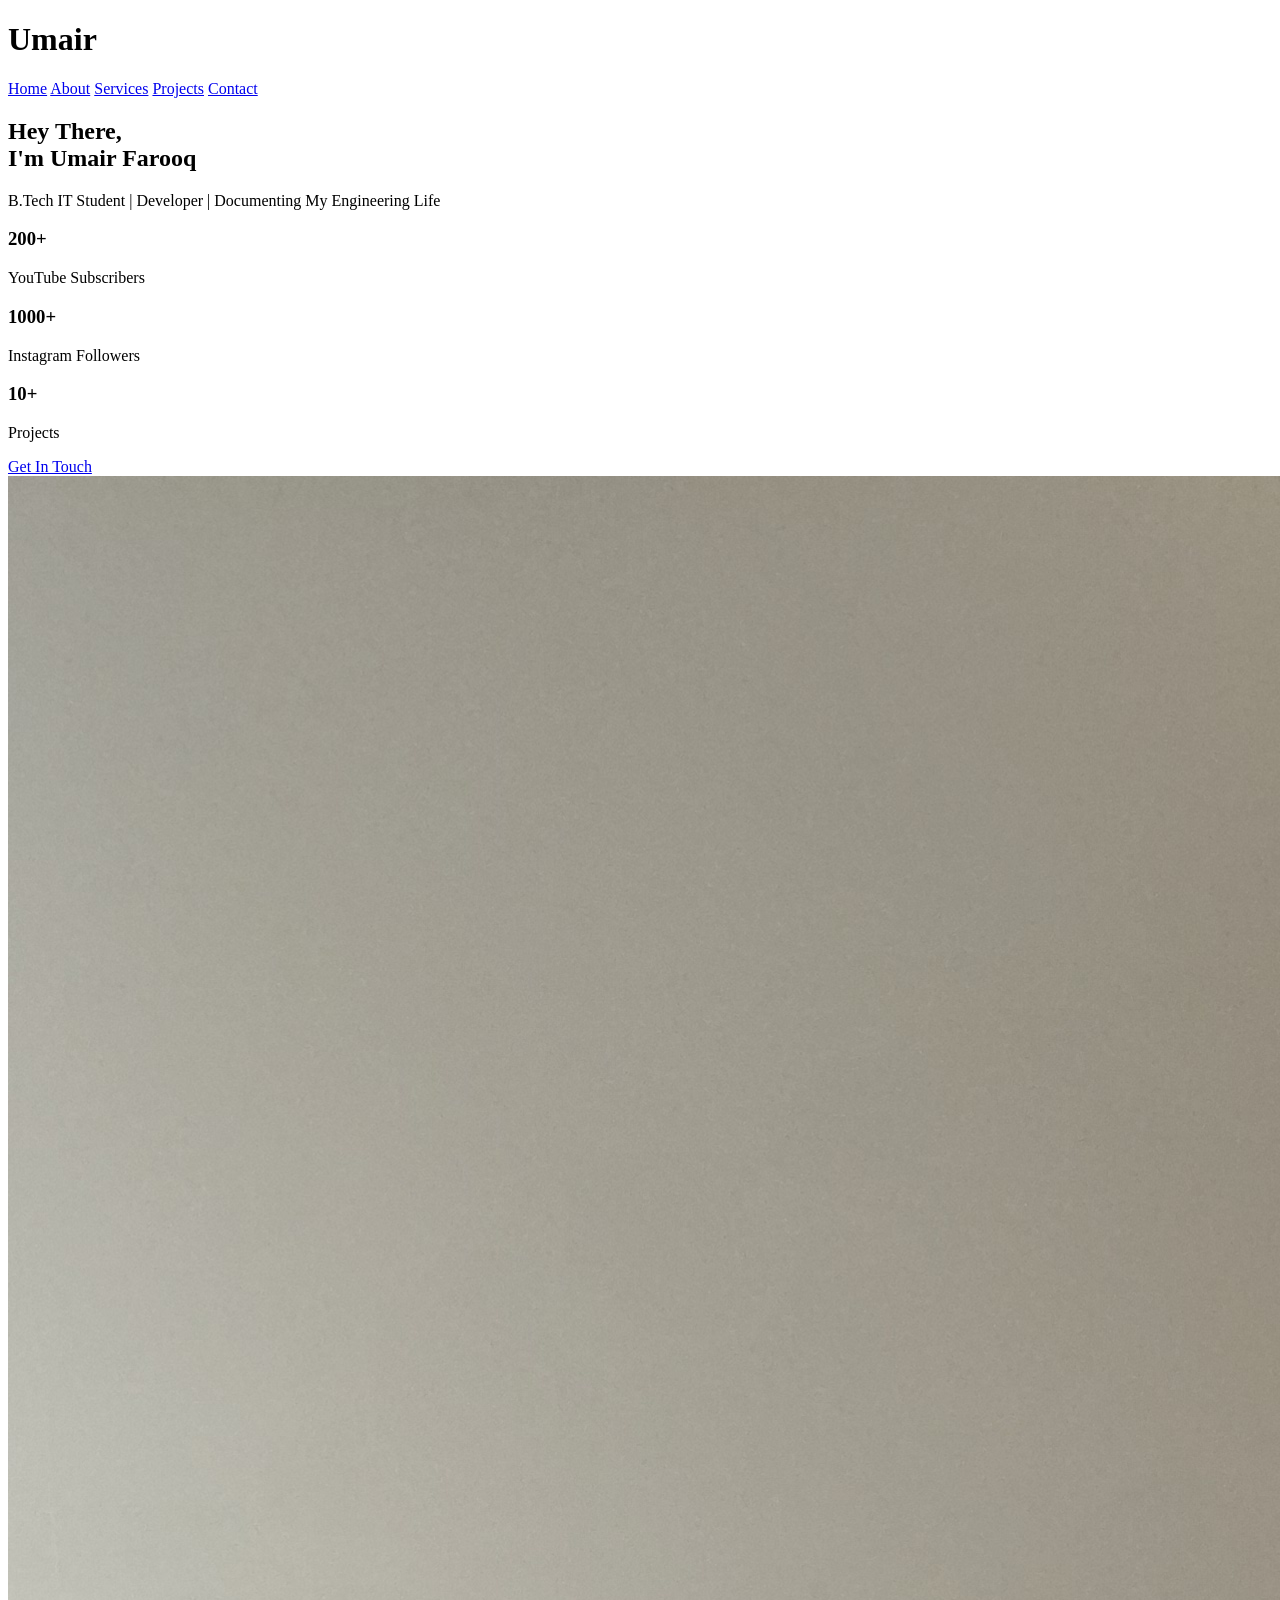
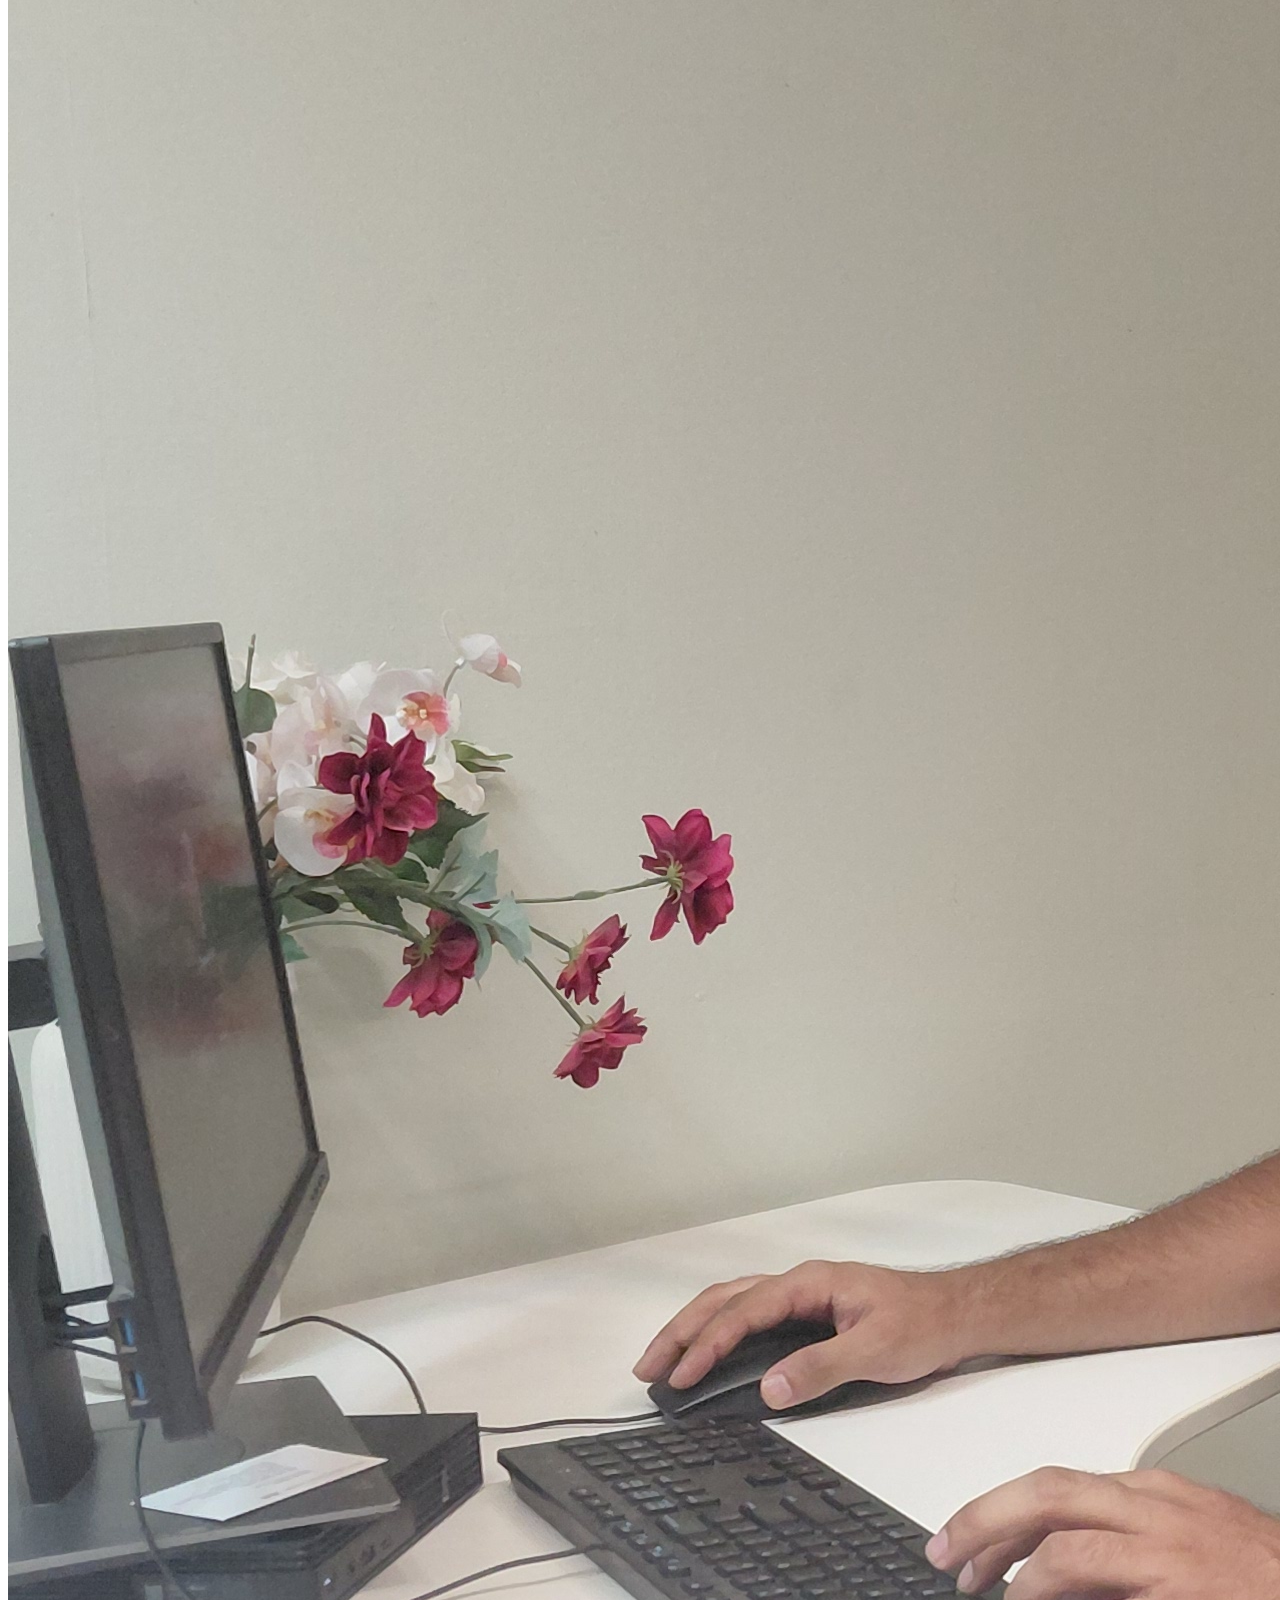
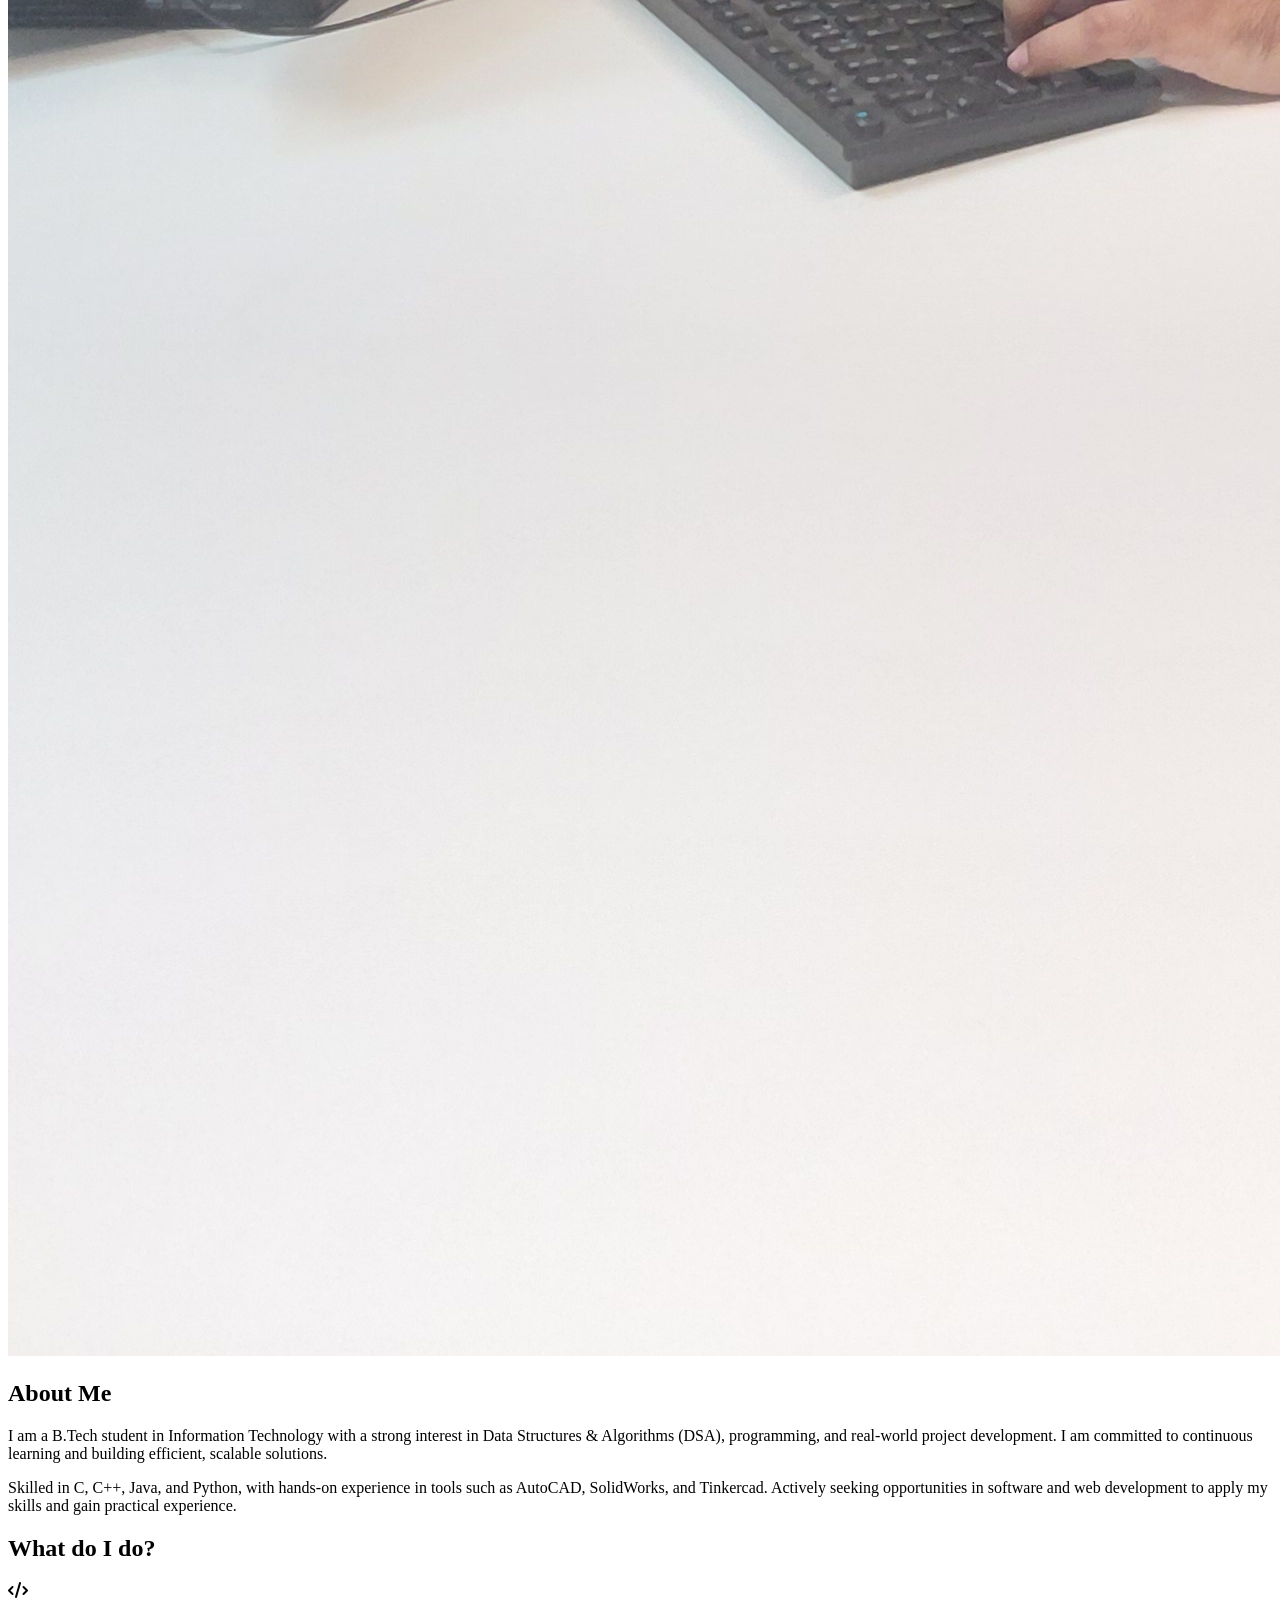
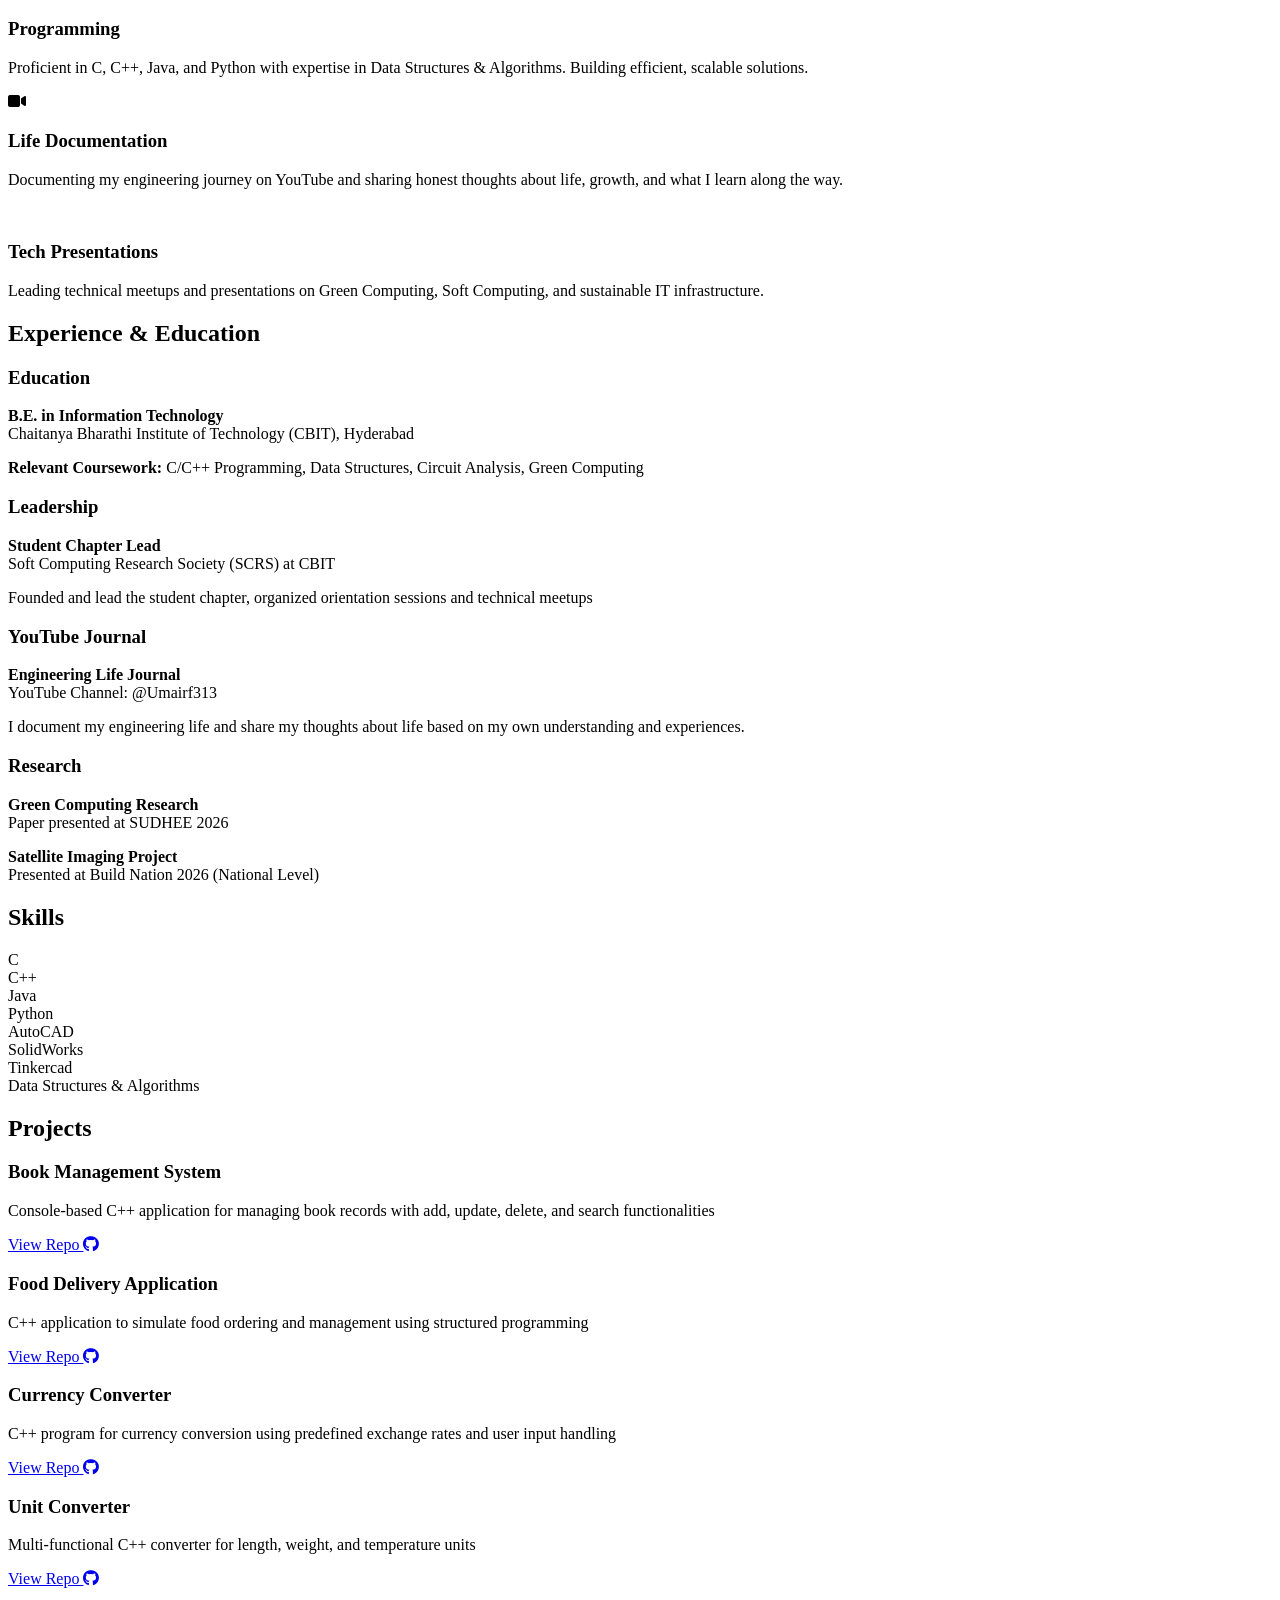
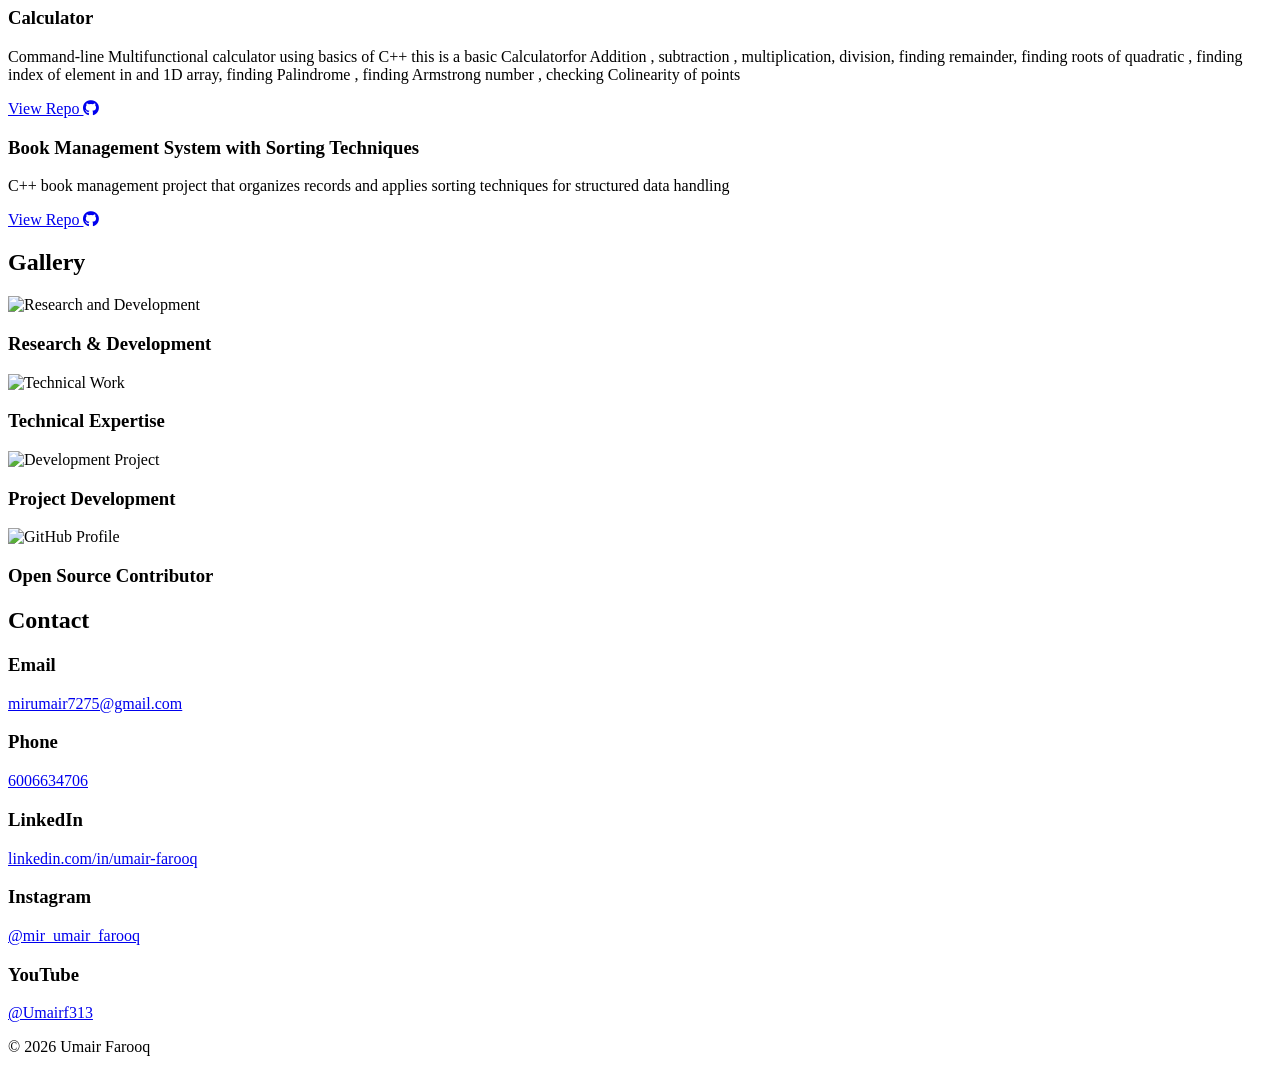
==== index.html @ 4b1043c6 "Add portrait image to portfolio" ====
<!DOCTYPE html>
<html lang="en">
<head>
  <meta charset="UTF-8">
  <meta name="viewport" content="width=device-width, initial-scale=1.0">
  <title>Umair Farooq - Developer & Engineering Life Journal</title>

  <!-- CSS -->
  <link rel="stylesheet" href="style.css">
  <!-- Font Awesome for icons -->
  <link rel="stylesheet" href="https://cdnjs.cloudflare.com/ajax/libs/font-awesome/6.4.0/css/all.min.css">
</head>
<body>
<header>
  <h1>Umair</h1>
  <nav>
    <a href="#home">Home</a>
    <a href="#about">About</a>
    <a href="#services">Services</a>
    <a href="#projects">Projects</a>
    <a href="#contact">Contact</a>
  </nav>
</header>

<section id="home" class="hero">
  <div class="hero-content">
    <div class="hero-text">
      <h2>Hey There,<br>I'm <span>Umair Farooq</span></h2>
      <p>B.Tech IT Student | Developer | Documenting My Engineering Life</p>
      <div class="hero-stats">
        <div class="stat">
          <h3>200+</h3>
          <p>YouTube Subscribers</p>
        </div>
        <div class="stat">
          <h3>1000+</h3>
          <p>Instagram Followers</p>
        </div>
        <div class="stat">
          <h3>10+</h3>
          <p>Projects</p>
        </div>
      </div>
      <a href="#contact" class="btn">Get In Touch</a>
    </div>
    <div class="hero-image">
      <img src="imga.jpeg" alt="Umair Farooq working at a computer">
    </div>
  </div>
</section>

<section id="about">
  <h2>About Me</h2>
  <p>I am a B.Tech student in Information Technology with a strong interest in Data Structures & Algorithms (DSA), programming, and real-world project development. I am committed to continuous learning and building efficient, scalable solutions.</p>
  <p>Skilled in C, C++, Java, and Python, with hands-on experience in tools such as AutoCAD, SolidWorks, and Tinkercad. Actively seeking opportunities in software and web development to apply my skills and gain practical experience.</p>
</section>

<section id="services" class="services">
  <h2>What do I do?</h2>
  <div class="services-grid">
    <div class="service-card card-1">
      <div class="service-icon">
        <i class="fas fa-code"></i>
      </div>
      <h3>Programming</h3>
      <p>Proficient in C, C++, Java, and Python with expertise in Data Structures & Algorithms. Building efficient, scalable solutions.</p>
    </div>
    <div class="service-card card-2">
      <div class="service-icon">
        <i class="fas fa-video"></i>
      </div>
      <h3>Life Documentation</h3>
      <p>Documenting my engineering journey on YouTube and sharing honest thoughts about life, growth, and what I learn along the way.</p>
    </div>
    <div class="service-card card-3">
      <div class="service-icon">
        <i class="fas fa-presentation"></i>
      </div>
      <h3>Tech Presentations</h3>
      <p>Leading technical meetups and presentations on Green Computing, Soft Computing, and sustainable IT infrastructure.</p>
    </div>
  </div>
</section>

<section id="experience">
  <h2>Experience & Education</h2>
  <div class="grid">
    <div class="card">
      <h3>Education</h3>
      <p><strong>B.E. in Information Technology</strong><br>Chaitanya Bharathi Institute of Technology (CBIT), Hyderabad</p>
      <p><strong>Relevant Coursework:</strong> C/C++ Programming, Data Structures, Circuit Analysis, Green Computing</p>
    </div>
    <div class="card">
      <h3>Leadership</h3>
      <p><strong>Student Chapter Lead</strong><br>Soft Computing Research Society (SCRS) at CBIT</p>
      <p>Founded and lead the student chapter, organized orientation sessions and technical meetups</p>
    </div>
    <div class="card">
      <h3>YouTube Journal</h3>
      <p><strong>Engineering Life Journal</strong><br>YouTube Channel: @Umairf313</p>
      <p>I document my engineering life and share my thoughts about life based on my own understanding and experiences.</p>
    </div>
    <div class="card">
      <h3>Research</h3>
      <p><strong>Green Computing Research</strong><br>Paper presented at SUDHEE 2026</p>
      <p><strong>Satellite Imaging Project</strong><br>Presented at Build Nation 2026 (National Level)</p>
    </div>
  </div>
</section>

<section id="skills">
  <h2>Skills</h2>
  <div class="grid">
    <div class="card">C</div>
    <div class="card">C++</div>
    <div class="card">Java</div>
    <div class="card">Python</div>
    <div class="card">AutoCAD</div>
    <div class="card">SolidWorks</div>
    <div class="card">Tinkercad</div>
    <div class="card">Data Structures & Algorithms</div>
  </div>
</section>

<section id="projects">
  <h2>Projects</h2>
  <div class="grid">
    <div class="card">
      <h3>Book Management System</h3>
      <p>Console-based C++ application for managing book records with add, update, delete, and search functionalities</p>
      <a href="https://github.com/Umairfarooq7893/Project-Book-Management-System.git" target="_blank" rel="noopener noreferrer">View Repo <i class="fab fa-github"></i></a>
    </div>
    <div class="card">
      <h3>Food Delivery Application</h3>
      <p>C++ application to simulate food ordering and management using structured programming</p>
      <a href="https://github.com/Umairfarooq7893/Project-Food-Delivery-App" target="_blank" rel="noopener noreferrer">View Repo <i class="fab fa-github"></i></a>
    </div>
    <div class="card">
      <h3>Currency Converter</h3>
      <p>C++ program for currency conversion using predefined exchange rates and user input handling</p>
      <a href="https://github.com/Umairfarooq7893/Project_Currency_Converter" target="_blank" rel="noopener noreferrer">View Repo <i class="fab fa-github"></i></a>
    </div>
    <div class="card">
      <h3>Unit Converter</h3>
      <p>Multi-functional C++ converter for length, weight, and temperature units</p>
      <a href="https://github.com/Umairfarooq7893/Project_Unit_Converter" target="_blank" rel="noopener noreferrer">View Repo <i class="fab fa-github"></i></a>
    </div>
    <div class="card">
      <h3>Calculator</h3>
      <p>Command-line Multifunctional calculator using basics of C++ this is a basic Calculatorfor Addition , subtraction , multiplication, division, finding remainder, finding roots of quadratic , finding index of element in and 1D array, finding Palindrome , finding Armstrong number , checking Colinearity of points </p>
      <a href="https://github.com/Umairfarooq7893/Project_Calculator" target="_blank" rel="noopener noreferrer">View Repo <i class="fab fa-github"></i></a>
    </div>
    <div class="card">
      <h3>Book Management System with Sorting Techniques</h3>
      <p>C++ book management project that organizes records and applies sorting techniques for structured data handling</p>
      <a href="https://github.com/Umairfarooq7893/Project-Book-Management-System-with-Sorting-Techniques.git" target="_blank" rel="noopener noreferrer">View Repo <i class="fab fa-github"></i></a>
    </div>
  </div>
</section>

<section id="gallery">
  <h2>Gallery</h2>
  <div class="gallery-container">
    <div class="gallery-item">
      <img src="https://media.licdn.com/dms/image/v2/D5622AQFpEDqqKpY_Mg/feedshare-shrink_480/B56ZqshFuGHQAY-/0/1763830973426?e=1778716800&v=beta&t=tbfw7Isr0fP433JcJ_ty2JxTLNOjYwGWiHD5wQ47RzE" alt="Research and Development">
      <div class="gallery-overlay">
        <div class="gallery-caption">
          <h3>Research & Development</h3>
        </div>
      </div>
    </div>
    <div class="gallery-item">
      <img src="https://media.licdn.com/dms/image/v2/D4D22AQHnKwbwc4jmFg/feedshare-shrink_1280/B4DZyk9cblIUAc-/0/1772294097208?e=1778716800&v=beta&t=btmB-Z4NUeQF2l_XAvlmgl1h1RUojI0rVw7s-6OROzE" alt="Technical Work">
      <div class="gallery-overlay">
        <div class="gallery-caption">
          <h3>Technical Expertise</h3>
        </div>
      </div>
    </div>
    <div class="gallery-item">
      <img src="https://media.licdn.com/dms/image/v2/D4D22AQHcvzn1G7cZ9Q/feedshare-shrink_1280/B4DZyk9cZDJYAc-/0/1772294096917?e=1778716800&v=beta&t=fej6FjjQNbc3K2hQCObHFZbOBUY-YmheF0q7xvhaYSs" alt="Development Project">
      <div class="gallery-overlay">
        <div class="gallery-caption">
          <h3>Project Development</h3>
        </div>
      </div>
    </div>
    <div class="gallery-item">
      <img src="https://avatars.githubusercontent.com/u/228309319?v=4" alt="GitHub Profile">
      <div class="gallery-overlay">
        <div class="gallery-caption">
          <h3>Open Source Contributor</h3>
        </div>
      </div>
    </div>
  </div>
</section>

<section id="contact">
  <h2>Contact</h2>
  <div class="grid">
    <div class="card">
      <h3>Email</h3>
      <a href="mailto:mirumair7275@gmail.com">mirumair7275@gmail.com</a>
    </div>
    <div class="card">
      <h3>Phone</h3>
      <a href="tel:+916006634706">6006634706</a>
    </div>
    <div class="card">
      <h3>LinkedIn</h3>
      <a href="https://www.linkedin.com/in/umair-farooq-5b9580380/" target="_blank">linkedin.com/in/umair-farooq</a>
    </div>
    <div class="card">
      <h3>Instagram</h3>
      <a href="https://www.instagram.com/mir_umair_farooq" target="_blank">@mir_umair_farooq</a>
    </div>
    <div class="card">
      <h3>YouTube</h3>
      <a href="https://www.youtube.com/@Umairf313" target="_blank">@Umairf313</a>
    </div>
  </div>
</section>

<footer>
  <p>© 2026 Umair Farooq</p>
</footer>

<!-- JS -->
<script src="script.js"></script>

</body>
</html>
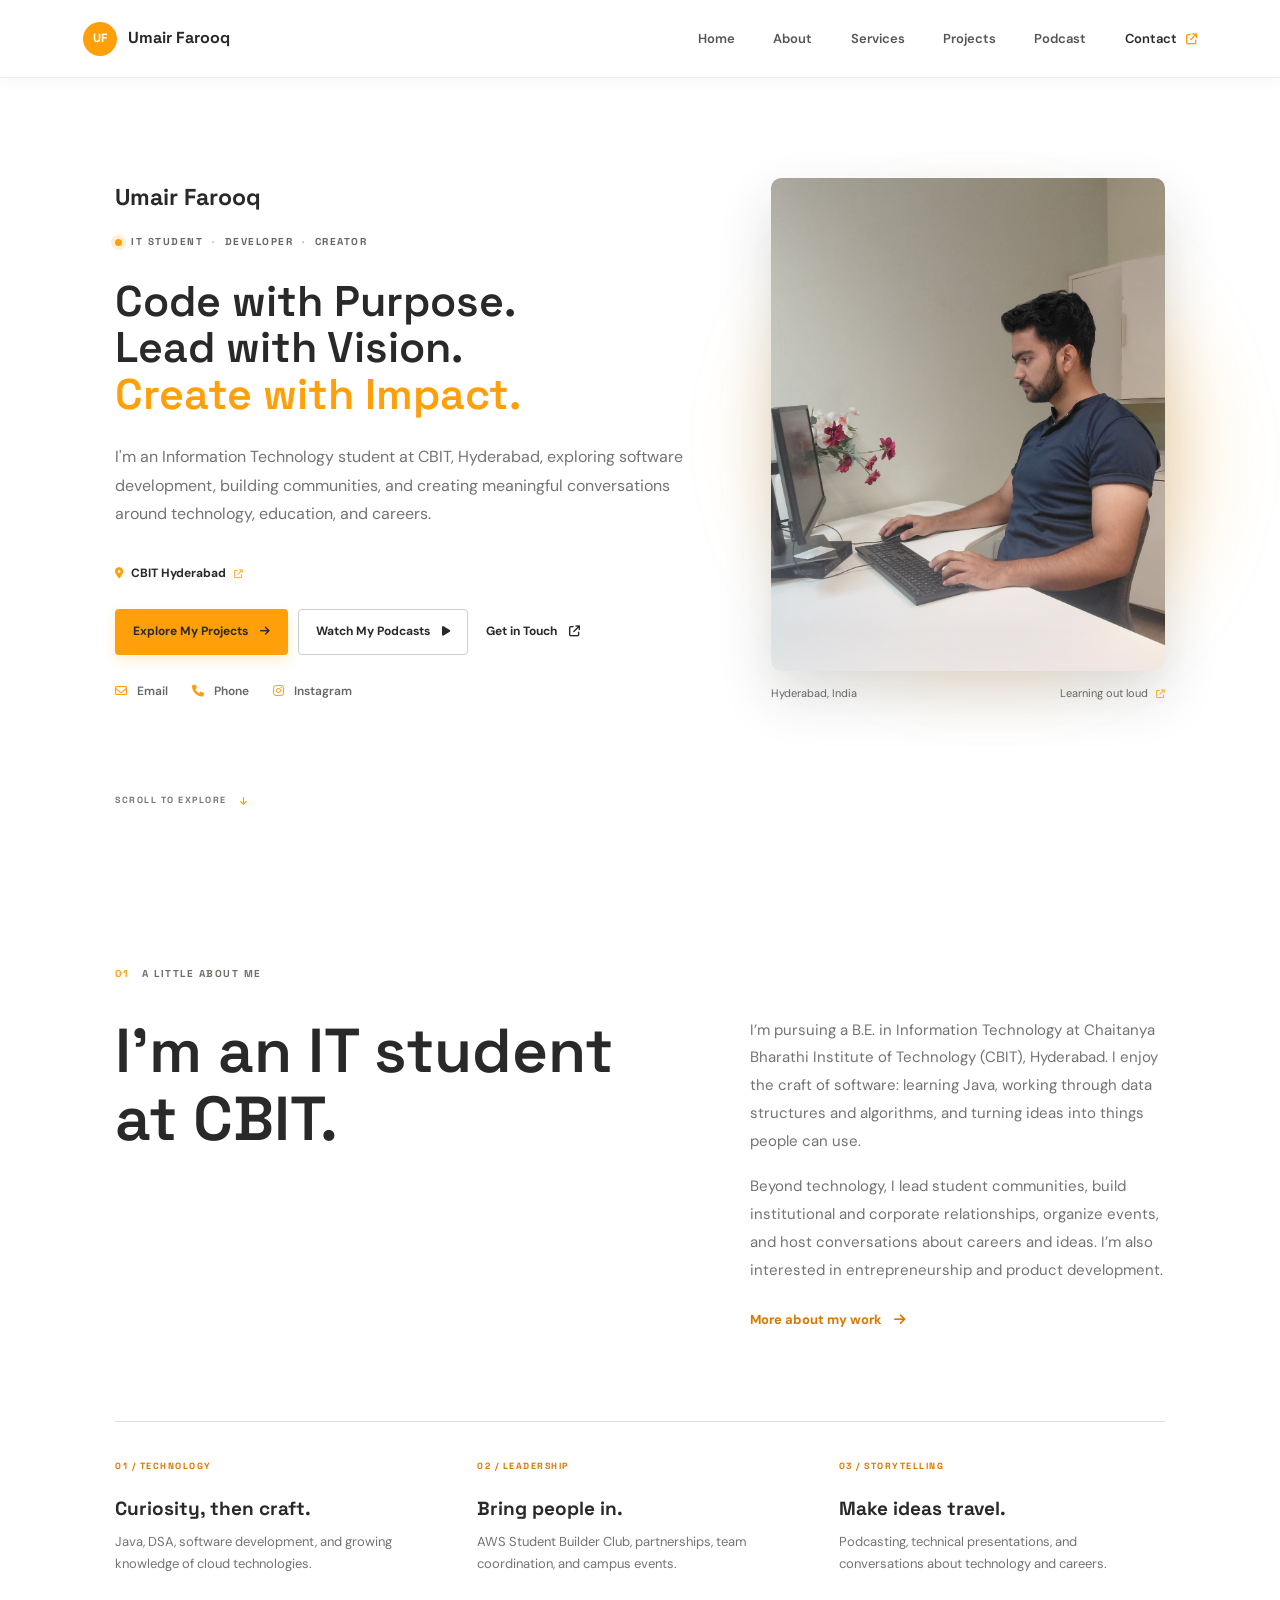
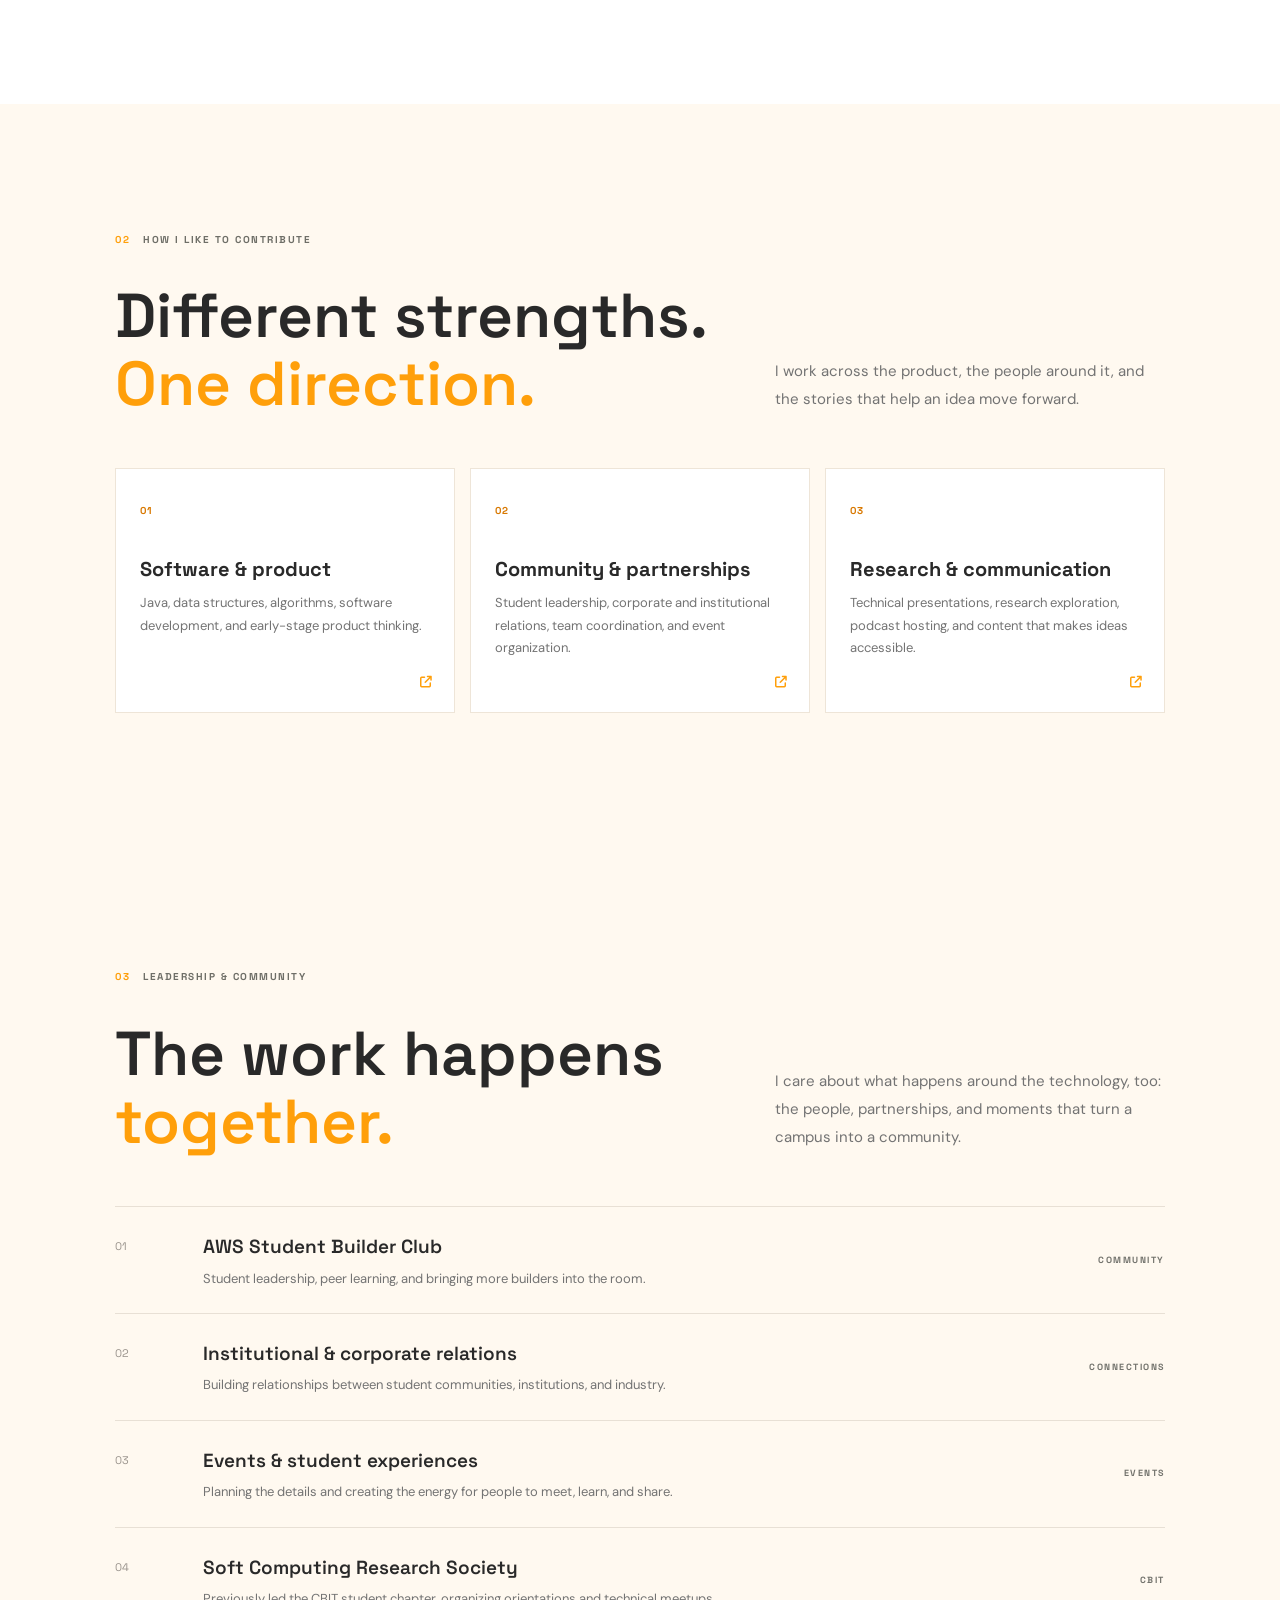
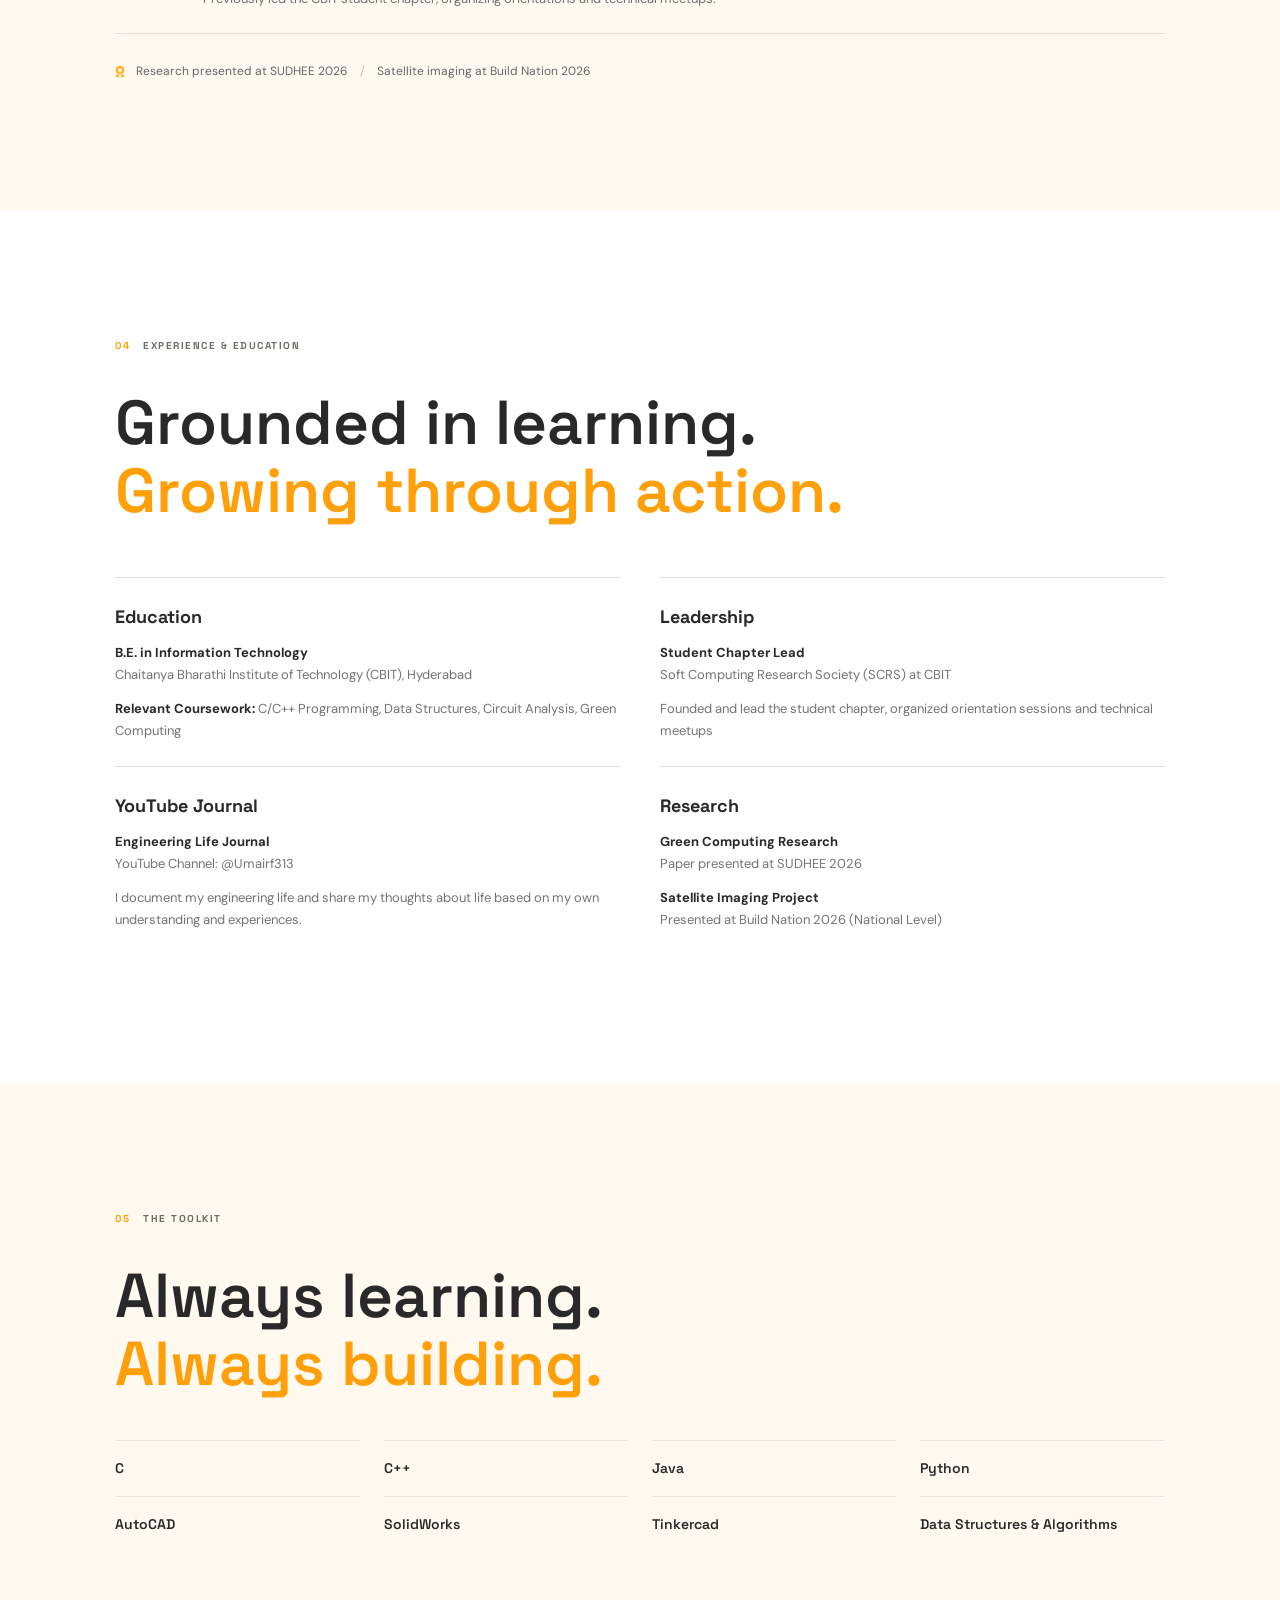
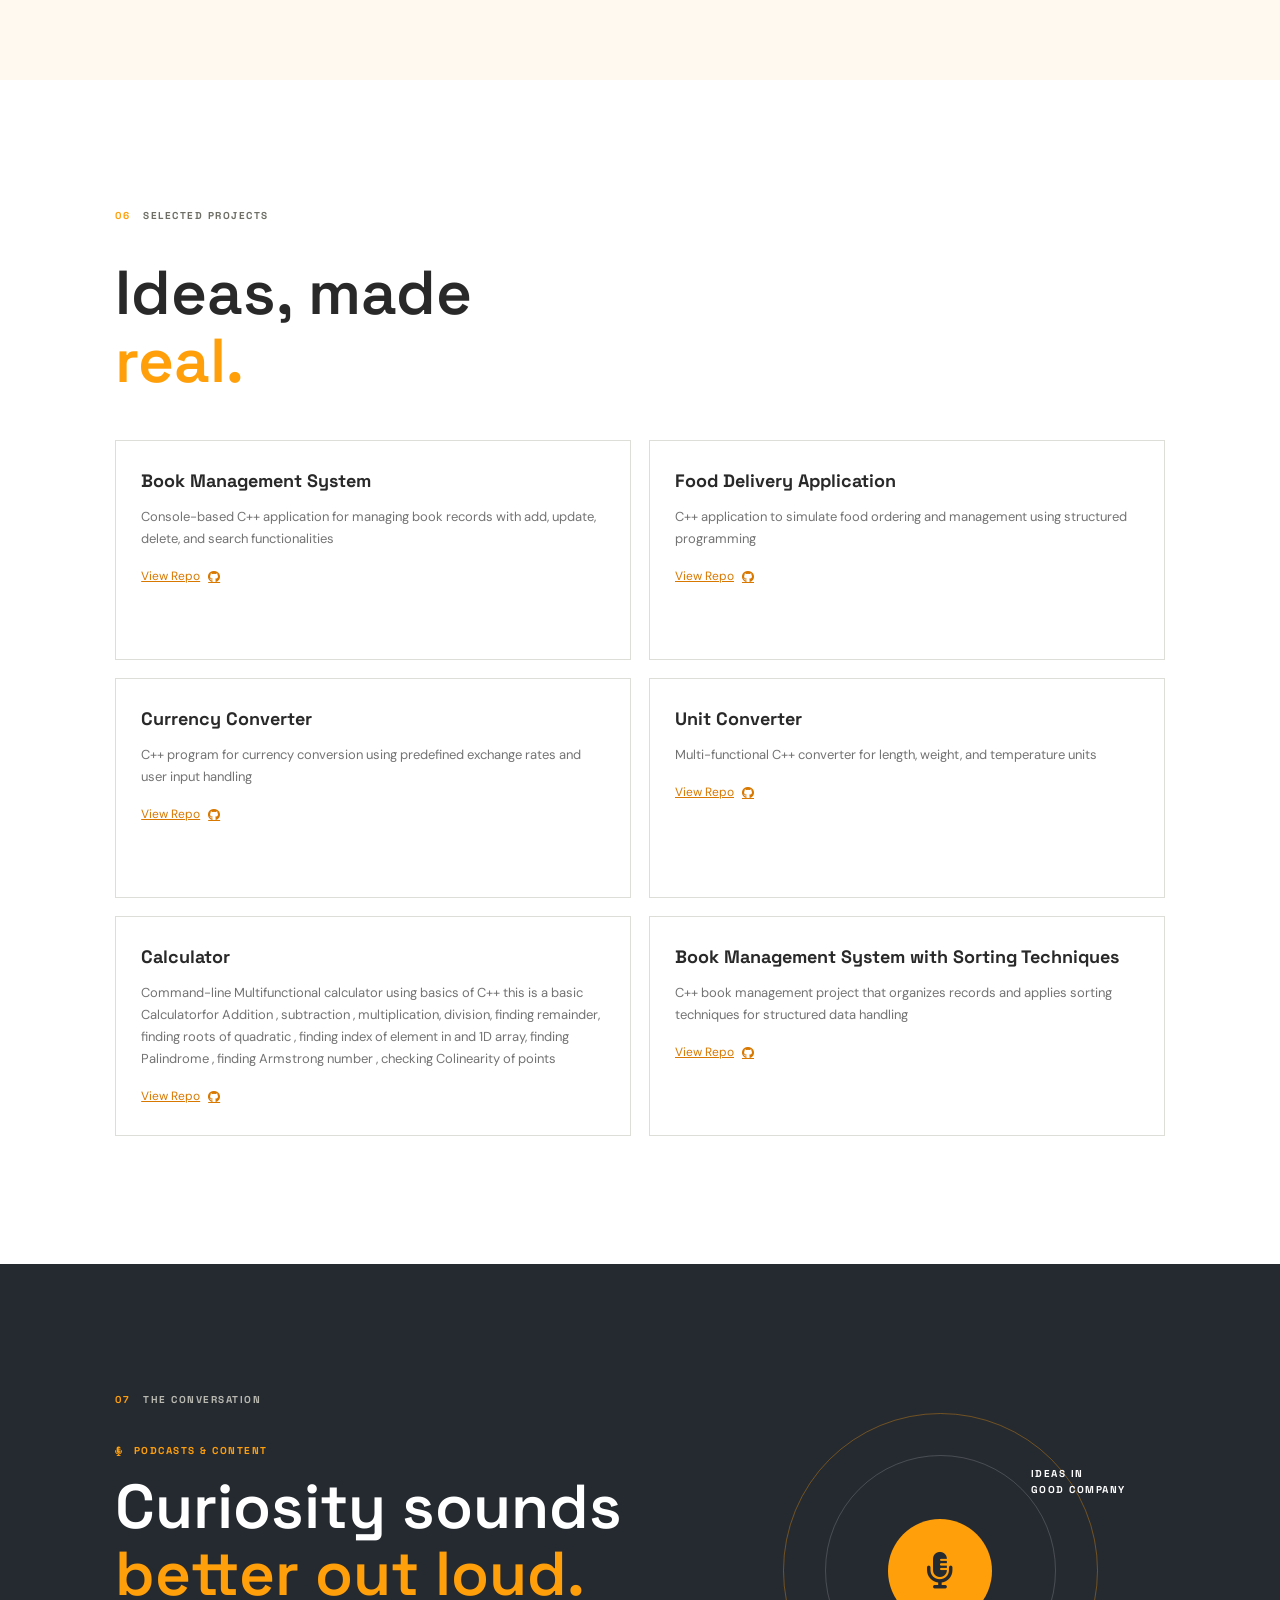
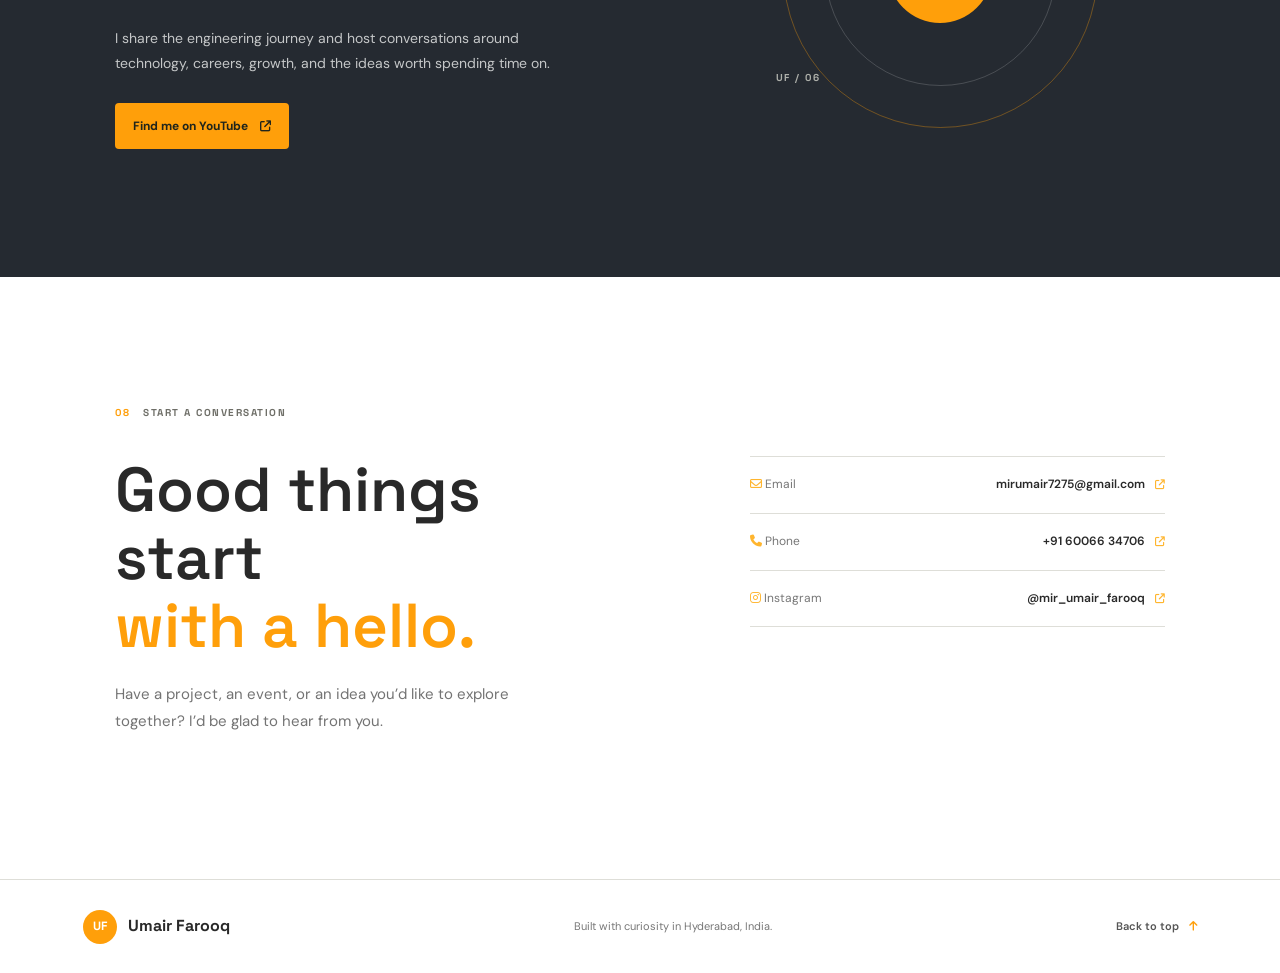
==== commit 48a46469: "Update portfolio branding and pages" ====
--- a/index.html
+++ b/index.html
@@ -3,87 +3,105 @@
 <head>
   <meta charset="UTF-8">
   <meta name="viewport" content="width=device-width, initial-scale=1.0">
-  <title>Umair Farooq - Developer & Engineering Life Journal</title>
-
-  <!-- CSS -->
+  <meta name="theme-color" content="#ffffff">
+  <meta name="description" content="Umair Farooq is an IT student at CBIT, software developer, student community leader, and podcast host in Hyderabad.">
+  <title>Umair Farooq | Code with Purpose. Lead with Vision.</title>
+  <link rel="preconnect" href="https://fonts.googleapis.com">
+  <link rel="preconnect" href="https://fonts.gstatic.com" crossorigin>
+  <link href="https://fonts.googleapis.com/css2?family=DM+Sans:wght@400;500;600;700&family=Space+Grotesk:wght@400;500;600;700&display=swap" rel="stylesheet">
   <link rel="stylesheet" href="style.css">
-  <!-- Font Awesome for icons -->
   <link rel="stylesheet" href="https://cdnjs.cloudflare.com/ajax/libs/font-awesome/6.4.0/css/all.min.css">
 </head>
 <body>
-<header>
-  <h1>Umair</h1>
-  <nav>
+<header class="site-header">
+  <a class="wordmark" href="#home" aria-label="Umair Farooq, home"><span class="wordmark-mark">UF</span><span>Umair Farooq</span></a>
+  <button class="menu-toggle" type="button" aria-label="Open navigation" aria-expanded="false" aria-controls="primary-navigation"><span></span><span></span></button>
+  <nav id="primary-navigation" class="primary-navigation" aria-label="Main navigation">
     <a href="#home">Home</a>
     <a href="#about">About</a>
     <a href="#services">Services</a>
-    <a href="#projects">Projects</a>
-    <a href="#contact">Contact</a>
+    <a href="projects.html">Projects</a>
+    <a href="podcast.html">Podcast</a>
+    <a class="nav-contact" href="contact.html">Contact <i class="fa-solid fa-arrow-up-right-from-square" aria-hidden="true"></i></a>
   </nav>
 </header>
 
 <section id="home" class="hero">
-  <div class="hero-content">
-    <div class="hero-text">
-      <h2>Hey There,<br>I'm <span>Umair Farooq</span></h2>
-      <p>B.Tech IT Student | Developer | Documenting My Engineering Life</p>
-      <div class="hero-stats">
-        <div class="stat">
-          <h3>200+</h3>
-          <p>YouTube Subscribers</p>
-        </div>
-        <div class="stat">
-          <h3>1000+</h3>
-          <p>Instagram Followers</p>
-        </div>
-        <div class="stat">
-          <h3>10+</h3>
-          <p>Projects</p>
-        </div>
-      </div>
-      <a href="#contact" class="btn">Get In Touch</a>
-    </div>
-    <div class="hero-image">
-      <img src="imga.jpeg" alt="Umair Farooq working at a computer">
-    </div>
-  </div>
+  <div class="hero-copy">
+    <p class="hero-name">Umair Farooq</p>
+    <p class="eyebrow"><span class="status-dot"></span> IT STUDENT <span>·</span> DEVELOPER <span>·</span> CREATOR</p>
+    <h1>Code with Purpose.<br>Lead with Vision.<br><span>Create with Impact.</span></h1>
+    <p class="hero-intro">I'm an Information Technology student at CBIT, Hyderabad, exploring software development, building communities, and creating meaningful conversations around technology, education, and careers.</p>
+    <a class="college-link" href="https://www.cbit.ac.in/" target="_blank" rel="noopener noreferrer"><i class="fa-solid fa-location-dot" aria-hidden="true"></i> CBIT Hyderabad <i class="fa-solid fa-arrow-up-right-from-square" aria-hidden="true"></i></a>
+    <div class="hero-actions">
+      <a class="button button-primary" href="projects.html">Explore My Projects <i class="fa-solid fa-arrow-right" aria-hidden="true"></i></a>
+      <a class="button button-secondary" href="podcast.html">Watch My Podcasts <i class="fa-solid fa-play" aria-hidden="true"></i></a>
+      <a class="button button-text" href="contact.html">Get in Touch <i class="fa-solid fa-arrow-up-right-from-square" aria-hidden="true"></i></a>
+    </div>
+    <div class="quick-contact" aria-label="Quick contact links">
+      <a href="mailto:mirumair7275@gmail.com"><i class="fa-regular fa-envelope" aria-hidden="true"></i> Email</a>
+      <a href="tel:+916006634706"><i class="fa-solid fa-phone" aria-hidden="true"></i> Phone</a>
+      <a href="https://www.instagram.com/mir_umair_farooq" target="_blank" rel="noopener noreferrer"><i class="fa-brands fa-instagram" aria-hidden="true"></i> Instagram</a>
+    </div>
+  </div>
+  <div class="hero-portrait-wrap">
+    <div class="portrait-glow" aria-hidden="true"></div>
+    <figure class="hero-portrait">
+      <img src="imga.jpeg" alt="Umair Farooq at work" fetchpriority="high">
+      <figcaption><span>Hyderabad, India</span><span>Learning out loud <i class="fa-solid fa-arrow-up-right-from-square" aria-hidden="true"></i></span></figcaption>
+    </figure>
+  </div>
+  <a class="scroll-cue" href="#about"><span>SCROLL TO EXPLORE</span><i class="fa-solid fa-arrow-down" aria-hidden="true"></i></a>
 </section>
 
 <section id="about">
-  <h2>About Me</h2>
-  <p>I am a B.Tech student in Information Technology with a strong interest in Data Structures & Algorithms (DSA), programming, and real-world project development. I am committed to continuous learning and building efficient, scalable solutions.</p>
-  <p>Skilled in C, C++, Java, and Python, with hands-on experience in tools such as AutoCAD, SolidWorks, and Tinkercad. Actively seeking opportunities in software and web development to apply my skills and gain practical experience.</p>
-</section>
-
-<section id="services" class="services">
-  <h2>What do I do?</h2>
-  <div class="services-grid">
-    <div class="service-card card-1">
-      <div class="service-icon">
-        <i class="fas fa-code"></i>
-      </div>
-      <h3>Programming</h3>
-      <p>Proficient in C, C++, Java, and Python with expertise in Data Structures & Algorithms. Building efficient, scalable solutions.</p>
-    </div>
-    <div class="service-card card-2">
-      <div class="service-icon">
-        <i class="fas fa-video"></i>
-      </div>
-      <h3>Life Documentation</h3>
-      <p>Documenting my engineering journey on YouTube and sharing honest thoughts about life, growth, and what I learn along the way.</p>
-    </div>
-    <div class="service-card card-3">
-      <div class="service-icon">
-        <i class="fas fa-presentation"></i>
-      </div>
-      <h3>Tech Presentations</h3>
-      <p>Leading technical meetups and presentations on Green Computing, Soft Computing, and sustainable IT infrastructure.</p>
-    </div>
-  </div>
+  <div class="section-kicker"><span>01</span> A LITTLE ABOUT ME</div>
+  <div class="about-layout">
+    <h2 class="section-heading">I’m an IT student at CBIT.</h2>
+    <div class="about-copy">
+      <p>I’m pursuing a B.E. in Information Technology at Chaitanya Bharathi Institute of Technology (CBIT), Hyderabad. I enjoy the craft of software: learning Java, working through data structures and algorithms, and turning ideas into things people can use.</p>
+      <p>Beyond technology, I lead student communities, build institutional and corporate relationships, organize events, and host conversations about careers and ideas. I’m also interested in entrepreneurship and product development.</p>
+      <a class="inline-link" href="#services">More about my work <i class="fa-solid fa-arrow-right" aria-hidden="true"></i></a>
+    </div>
+  </div>
+  <div class="principles-row">
+    <div><span class="principle-index">01 / TECHNOLOGY</span><h3>Curiosity, then craft.</h3><p>Java, DSA, software development, and growing knowledge of cloud technologies.</p></div>
+    <div><span class="principle-index">02 / LEADERSHIP</span><h3>Bring people in.</h3><p>AWS Student Builder Club, partnerships, team coordination, and campus events.</p></div>
+    <div><span class="principle-index">03 / STORYTELLING</span><h3>Make ideas travel.</h3><p>Podcasting, technical presentations, and conversations about technology and careers.</p></div>
+  </div>
+</section>
+
+<section id="services" class="services-section">
+  <div class="section-kicker"><span>02</span> HOW I LIKE TO CONTRIBUTE</div>
+  <div class="section-intro-row">
+    <h2 class="section-heading">Different strengths.<br><em>One direction.</em></h2>
+    <p class="section-intro">I work across the product, the people around it, and the stories that help an idea move forward.</p>
+  </div>
+  <div class="service-grid">
+    <article class="service-item"><span class="service-index">01</span><h3>Software & product</h3><p>Java, data structures, algorithms, software development, and early-stage product thinking.</p><span class="service-arrow"><i class="fa-solid fa-arrow-up-right-from-square" aria-hidden="true"></i></span></article>
+    <article class="service-item"><span class="service-index">02</span><h3>Community & partnerships</h3><p>Student leadership, corporate and institutional relations, team coordination, and event organization.</p><span class="service-arrow"><i class="fa-solid fa-arrow-up-right-from-square" aria-hidden="true"></i></span></article>
+    <article class="service-item"><span class="service-index">03</span><h3>Research & communication</h3><p>Technical presentations, research exploration, podcast hosting, and content that makes ideas accessible.</p><span class="service-arrow"><i class="fa-solid fa-arrow-up-right-from-square" aria-hidden="true"></i></span></article>
+  </div>
+</section>
+
+<section id="community" class="community-section">
+  <div class="section-kicker"><span>03</span> LEADERSHIP & COMMUNITY</div>
+  <div class="section-intro-row">
+    <h2 class="section-heading">The work happens<br><em>together.</em></h2>
+    <p class="section-intro">I care about what happens around the technology, too: the people, partnerships, and moments that turn a campus into a community.</p>
+  </div>
+  <div class="leadership-list">
+    <article class="leadership-item"><span class="leadership-number">01</span><div><h3>AWS Student Builder Club</h3><p>Student leadership, peer learning, and bringing more builders into the room.</p></div><span class="leadership-tag">COMMUNITY</span></article>
+    <article class="leadership-item"><span class="leadership-number">02</span><div><h3>Institutional & corporate relations</h3><p>Building relationships between student communities, institutions, and industry.</p></div><span class="leadership-tag">CONNECTIONS</span></article>
+    <article class="leadership-item"><span class="leadership-number">03</span><div><h3>Events & student experiences</h3><p>Planning the details and creating the energy for people to meet, learn, and share.</p></div><span class="leadership-tag">EVENTS</span></article>
+    <article class="leadership-item"><span class="leadership-number">04</span><div><h3>Soft Computing Research Society</h3><p>Previously led the CBIT student chapter, organizing orientations and technical meetups.</p></div><span class="leadership-tag">CBIT</span></article>
+  </div>
+  <div class="recognition-line"><i class="fa-solid fa-award" aria-hidden="true"></i><span>Research presented at SUDHEE 2026</span><span class="recognition-divider">/</span><span>Satellite imaging at Build Nation 2026</span></div>
 </section>
 
 <section id="experience">
-  <h2>Experience & Education</h2>
+  <div class="section-kicker"><span>04</span> EXPERIENCE & EDUCATION</div>
+  <h2 class="section-heading">Grounded in learning.<br><em>Growing through action.</em></h2>
   <div class="grid">
     <div class="card">
       <h3>Education</h3>
@@ -109,7 +127,8 @@
 </section>
 
 <section id="skills">
-  <h2>Skills</h2>
+  <div class="section-kicker"><span>05</span> THE TOOLKIT</div>
+  <h2 class="section-heading">Always learning.<br><em>Always building.</em></h2>
   <div class="grid">
     <div class="card">C</div>
     <div class="card">C++</div>
@@ -123,7 +142,8 @@
 </section>
 
 <section id="projects">
-  <h2>Projects</h2>
+  <div class="section-kicker"><span>06</span> SELECTED PROJECTS</div>
+  <h2 class="section-heading">Ideas, made<br><em>real.</em></h2>
   <div class="grid">
     <div class="card">
       <h3>Book Management System</h3>
@@ -158,72 +178,33 @@
   </div>
 </section>
 
-<section id="gallery">
-  <h2>Gallery</h2>
-  <div class="gallery-container">
-    <div class="gallery-item">
-      <img src="https://media.licdn.com/dms/image/v2/D5622AQFpEDqqKpY_Mg/feedshare-shrink_480/B56ZqshFuGHQAY-/0/1763830973426?e=1778716800&v=beta&t=tbfw7Isr0fP433JcJ_ty2JxTLNOjYwGWiHD5wQ47RzE" alt="Research and Development">
-      <div class="gallery-overlay">
-        <div class="gallery-caption">
-          <h3>Research & Development</h3>
-        </div>
-      </div>
-    </div>
-    <div class="gallery-item">
-      <img src="https://media.licdn.com/dms/image/v2/D4D22AQHnKwbwc4jmFg/feedshare-shrink_1280/B4DZyk9cblIUAc-/0/1772294097208?e=1778716800&v=beta&t=btmB-Z4NUeQF2l_XAvlmgl1h1RUojI0rVw7s-6OROzE" alt="Technical Work">
-      <div class="gallery-overlay">
-        <div class="gallery-caption">
-          <h3>Technical Expertise</h3>
-        </div>
-      </div>
-    </div>
-    <div class="gallery-item">
-      <img src="https://media.licdn.com/dms/image/v2/D4D22AQHcvzn1G7cZ9Q/feedshare-shrink_1280/B4DZyk9cZDJYAc-/0/1772294096917?e=1778716800&v=beta&t=fej6FjjQNbc3K2hQCObHFZbOBUY-YmheF0q7xvhaYSs" alt="Development Project">
-      <div class="gallery-overlay">
-        <div class="gallery-caption">
-          <h3>Project Development</h3>
-        </div>
-      </div>
-    </div>
-    <div class="gallery-item">
-      <img src="https://avatars.githubusercontent.com/u/228309319?v=4" alt="GitHub Profile">
-      <div class="gallery-overlay">
-        <div class="gallery-caption">
-          <h3>Open Source Contributor</h3>
-        </div>
-      </div>
-    </div>
-  </div>
+<section id="podcast" class="podcast-section">
+  <div class="podcast-copy">
+    <div class="section-kicker"><span>07</span> THE CONVERSATION</div>
+    <p class="podcast-label"><i class="fa-solid fa-microphone-lines" aria-hidden="true"></i> PODCASTS & CONTENT</p>
+    <h2>Curiosity sounds<br><em>better out loud.</em></h2>
+    <p>I share the engineering journey and host conversations around technology, careers, growth, and the ideas worth spending time on.</p>
+    <a class="button button-light" href="https://www.youtube.com/@Umairf313" target="_blank" rel="noopener noreferrer">Find me on YouTube <i class="fa-solid fa-arrow-up-right-from-square" aria-hidden="true"></i></a>
+  </div>
+  <div class="podcast-art" aria-hidden="true"><span class="sound-ring sound-ring-one"></span><span class="sound-ring sound-ring-two"></span><span class="podcast-mic"><i class="fa-solid fa-microphone-lines"></i></span><span class="podcast-art-note">IDEAS IN<br>GOOD COMPANY</span><span class="podcast-art-index">UF / 06</span></div>
 </section>
 
 <section id="contact">
-  <h2>Contact</h2>
-  <div class="grid">
-    <div class="card">
-      <h3>Email</h3>
-      <a href="mailto:mirumair7275@gmail.com">mirumair7275@gmail.com</a>
-    </div>
-    <div class="card">
-      <h3>Phone</h3>
-      <a href="tel:+916006634706">6006634706</a>
-    </div>
-    <div class="card">
-      <h3>LinkedIn</h3>
-      <a href="https://www.linkedin.com/in/umair-farooq-5b9580380/" target="_blank">linkedin.com/in/umair-farooq</a>
-    </div>
-    <div class="card">
-      <h3>Instagram</h3>
-      <a href="https://www.instagram.com/mir_umair_farooq" target="_blank">@mir_umair_farooq</a>
-    </div>
-    <div class="card">
-      <h3>YouTube</h3>
-      <a href="https://www.youtube.com/@Umairf313" target="_blank">@Umairf313</a>
-    </div>
-  </div>
-</section>
-
-<footer>
-  <p>© 2026 Umair Farooq</p>
+  <div class="section-kicker"><span>08</span> START A CONVERSATION</div>
+  <div class="contact-layout">
+    <div><h2 class="section-heading">Good things start<br><em>with a hello.</em></h2><p class="contact-intro">Have a project, an event, or an idea you’d like to explore together? I’d be glad to hear from you.</p></div>
+    <div class="contact-links">
+      <a href="mailto:mirumair7275@gmail.com"><span><i class="fa-regular fa-envelope" aria-hidden="true"></i> Email</span><span>mirumair7275@gmail.com <i class="fa-solid fa-arrow-up-right-from-square" aria-hidden="true"></i></span></a>
+      <a href="tel:+916006634706"><span><i class="fa-solid fa-phone" aria-hidden="true"></i> Phone</span><span>+91 60066 34706 <i class="fa-solid fa-arrow-up-right-from-square" aria-hidden="true"></i></span></a>
+      <a href="https://www.instagram.com/mir_umair_farooq" target="_blank" rel="noopener noreferrer"><span><i class="fa-brands fa-instagram" aria-hidden="true"></i> Instagram</span><span>@mir_umair_farooq <i class="fa-solid fa-arrow-up-right-from-square" aria-hidden="true"></i></span></a>
+    </div>
+  </div>
+</section>
+
+<footer class="site-footer">
+  <a class="wordmark" href="#home"><span class="wordmark-mark">UF</span><span>Umair Farooq</span></a>
+  <p>Built with curiosity in Hyderabad, India.</p>
+  <a class="back-to-top" href="#home">Back to top <i class="fa-solid fa-arrow-up" aria-hidden="true"></i></a>
 </footer>
 
 <!-- JS -->
--- a/style.css
+++ b/style.css
@@ -0,0 +1,292 @@
+:root {
+  color-scheme: light;
+  --ink: #292929;
+  --muted: #737373;
+  --paper: #ffffff;
+  --white: #fff;
+  --warm: #fff9f0;
+  --yellow: #FFB52E;
+  --orange: #FF9F0A;
+  --orange-light: #FFB52E;
+  --line: #deded8;
+  --display: "Space Grotesk", sans-serif;
+  --body: "DM Sans", sans-serif;
+}
+
+* { box-sizing: border-box; }
+html { scroll-behavior: smooth; scroll-padding-top: 86px; }
+body { margin: 0; background: var(--paper); color: var(--ink); font-family: var(--body); font-size: 16px; line-height: 1.65; -webkit-font-smoothing: antialiased; }
+body, button, a { font-family: var(--body); }
+a { color: inherit; }
+button, a { -webkit-tap-highlight-color: transparent; }
+a:focus-visible, button:focus-visible { outline: 3px solid var(--yellow); outline-offset: 4px; }
+::selection { background: var(--orange-light, #FFB52E); color: var(--ink); }
+
+.site-header { position: sticky; z-index: 20; top: 0; display: flex; min-height: 78px; align-items: center; justify-content: space-between; padding: 0 clamp(24px, 6.5vw, 104px); border-bottom: 1px solid rgba(41, 41, 41, .08); background: rgba(255, 255, 255, .97); box-shadow: 0 3px 16px rgba(41, 41, 41, .035); }
+.wordmark { display: inline-flex; align-items: center; gap: 11px; color: var(--ink); font-family: var(--display); font-size: 16px; font-weight: 700; text-decoration: none; }
+.wordmark-mark { display: grid; width: 34px; aspect-ratio: 1; place-items: center; border-radius: 50%; background: var(--orange); color: var(--white); font-size: 12px; }
+.primary-navigation { display: flex; align-items: center; gap: clamp(20px, 3vw, 44px); }
+.primary-navigation a { color: #555; font-size: 13px; font-weight: 600; text-decoration: none; transition: color .2s ease; }
+.primary-navigation a:hover { color: var(--orange); }
+.primary-navigation .nav-contact { color: var(--ink); }
+.nav-contact i { margin-left: 6px; color: var(--orange); font-size: 11px; }
+.menu-toggle { display: none; }
+
+section { padding: clamp(78px, 10vw, 136px) clamp(24px, 9vw, 144px); }
+section h2::after { content: none; }
+h1, h2, h3, p, figure { margin-top: 0; }
+.hero { position: relative; display: grid; min-height: min(760px, calc(100svh - 78px)); grid-template-columns: minmax(0, 1.2fr) minmax(300px, .8fr); align-items: center; gap: clamp(48px, 5vw, 72px); padding-top: 76px; padding-bottom: 112px; overflow: hidden; background: var(--paper); text-align: left; }
+.hero-copy { position: relative; z-index: 2; max-width: 760px; }
+.eyebrow, .section-kicker, .principle-index, .leadership-tag, .project-type, .skill-groups span, .podcast-label { font-family: var(--display); font-size: 10px; font-weight: 700; letter-spacing: 1.5px; }
+.eyebrow { display: flex; align-items: center; gap: 9px; margin-bottom: 28px; color: #666; }
+.eyebrow > span:not(.status-dot) { color: #b8b8b1; }
+.status-dot { width: 7px; height: 7px; border-radius: 50%; background: var(--orange); box-shadow: 0 0 0 4px rgba(255, 159, 10, .17); }
+.hero h1, .section-heading, .podcast-copy h2 { margin-bottom: 25px; font-family: var(--display); font-weight: 600; letter-spacing: 0; }
+.hero h1 { max-width: 770px; color: var(--ink); font-size: clamp(38px, 3.35vw, 50px); line-height: 1.08; }
+.hero-name { margin-bottom: 18px; font-family: var(--display); font-size: 23px; font-weight: 700; }
+.hero h1 span { color: var(--orange); }
+.hero-intro { max-width: 590px; margin-bottom: 30px; color: var(--muted); font-size: 16px; line-height: 1.8; }
+.college-link { display: inline-flex; align-items: center; gap: 8px; margin: -14px 0 25px; color: var(--ink); font-size: 12px; font-weight: 700; text-decoration: none; }
+.college-link i { color: var(--orange); font-size: 11px; }
+.college-link i:last-child { color: var(--yellow); font-size: 9px; }
+.hero-actions { display: flex; flex-wrap: wrap; align-items: center; gap: 10px; }
+.button { display: inline-flex; min-height: 46px; align-items: center; justify-content: center; gap: 12px; padding: 0 17px; border: 1px solid transparent; border-radius: 4px; font-size: 12px; font-weight: 700; text-decoration: none; transition: transform .2s ease, background .2s ease, border-color .2s ease, box-shadow .2s ease; }
+.button:hover { transform: translateY(-2px); }
+.button i { font-size: 11px; }
+.button-primary { background: var(--orange); color: var(--ink); box-shadow: 0 5px 14px rgba(255, 159, 10, .2); }
+.button-primary:hover { background: #ef9100; box-shadow: 0 8px 19px rgba(255, 159, 10, .28); }
+.button-secondary { border-color: #cecec8; background: transparent; color: var(--ink); }
+.button-secondary:hover { border-color: var(--orange); }
+.button-text { padding-right: 4px; padding-left: 7px; color: var(--ink); }
+.button-text:hover { color: #d87800; }
+.quick-contact { display: flex; flex-wrap: wrap; gap: 24px; margin-top: 27px; }
+.quick-contact a { color: #666; font-size: 12px; font-weight: 600; text-decoration: none; transition: color .2s ease; }
+.quick-contact a:hover { color: #d87800; }
+.quick-contact i { margin-right: 7px; color: var(--orange); font-size: 12px; }
+.hero-portrait-wrap { position: relative; width: min(100%, 440px); justify-self: center; }
+.portrait-glow { position: absolute; top: 11%; right: -7%; bottom: 8%; left: 2%; border-radius: 47% 53% 48% 52%; background: rgba(255, 159, 10, .25); filter: blur(42px); }
+.hero-portrait { position: relative; z-index: 1; margin: 0; }
+.hero-portrait img { display: block; width: 100%; aspect-ratio: 4 / 5; border-radius: 10px; object-fit: cover; object-position: center 35%; box-shadow: 0 24px 54px rgba(38, 36, 31, .16); }
+.hero-portrait figcaption { display: flex; justify-content: space-between; gap: 12px; padding-top: 13px; color: #666; font-size: 11px; }
+.hero-portrait figcaption i { margin-left: 5px; color: var(--yellow); font-size: 9px; }
+.note-star { color: var(--orange); font-size: 22px; }
+.scroll-cue { position: absolute; bottom: 30px; left: clamp(24px, 9vw, 144px); display: flex; align-items: center; gap: 13px; color: #777; font-family: var(--display); font-size: 9px; font-weight: 700; letter-spacing: 1.5px; text-decoration: none; }
+.scroll-cue i { color: var(--orange); }
+
+.section-kicker { display: flex; align-items: center; gap: 13px; margin-bottom: 34px; color: #6e6e67; }
+.section-kicker span { color: var(--orange); }
+.section-heading { margin: 0; color: var(--ink); font-size: clamp(38px, 5vw, 62px); line-height: 1.1; }
+.section-heading em, .podcast-copy h2 em { color: var(--orange); font-style: normal; }
+#about { background: var(--white); }
+.about-layout { display: grid; grid-template-columns: 1fr .8fr; align-items: start; gap: clamp(44px, 9vw, 142px); }
+.about-copy { max-width: 540px; }
+.about-copy p, .section-intro, .contact-intro { color: var(--muted); font-size: 15px; line-height: 1.85; }
+.about-copy p + p { margin-top: 18px; }
+.inline-link, .all-projects-link { display: inline-flex; align-items: center; gap: 12px; margin-top: 10px; color: #d87800; font-size: 13px; font-weight: 700; text-decoration: none; }
+.inline-link i, .all-projects-link i { transition: transform .2s ease; }
+.inline-link:hover i, .all-projects-link:hover i { transform: translateX(4px); }
+.principles-row { display: grid; grid-template-columns: repeat(3, 1fr); gap: 36px; margin-top: 88px; padding-top: 29px; border-top: 1px solid var(--line); }
+.principles-row > div { max-width: 310px; }
+.principle-index { color: #d87800; font-size: 9px; }
+.principles-row h3 { margin: 16px 0 7px; font-family: var(--display); font-size: 19px; }
+.principles-row p { margin-bottom: 0; color: var(--muted); font-size: 13px; line-height: 1.7; }
+
+#community { background: var(--warm); }
+.section-intro-row { display: flex; align-items: end; justify-content: space-between; gap: 40px; margin-bottom: 50px; }
+.section-intro { max-width: 390px; margin-bottom: 5px; }
+.leadership-list { border-top: 1px solid #e8e0d5; }
+.leadership-item { display: grid; grid-template-columns: 68px minmax(0, 1fr) auto; align-items: center; gap: 20px; padding: 24px 0; border-bottom: 1px solid #e8e0d5; }
+.leadership-number { align-self: start; padding-top: 6px; color: #99938c; font-family: var(--display); font-size: 11px; }
+.leadership-item h3 { margin: 0 0 5px; font-family: var(--display); font-size: 19px; font-weight: 600; }
+.leadership-item p { margin: 0; color: var(--muted); font-size: 13px; }
+.leadership-tag { color: #73736d; font-size: 9px; }
+.recognition-line { display: flex; flex-wrap: wrap; align-items: center; gap: 12px; margin-top: 28px; color: #666; font-size: 12px; }
+.recognition-line > i { color: var(--yellow); }
+.recognition-divider { color: #c5bcae; }
+
+.services-section { background: var(--warm); }
+.service-grid { display: grid; grid-template-columns: repeat(3, minmax(0, 1fr)); gap: 15px; }
+.service-item { position: relative; min-height: 245px; padding: 27px 24px 50px; border: 1px solid #eee5d8; background: var(--white); transition: border-color .2s ease, transform .2s ease, box-shadow .2s ease; }
+.service-item:hover { transform: translateY(-4px); border-color: rgba(255, 159, 10, .55); box-shadow: 0 12px 26px rgba(41, 41, 41, .06); }
+.service-index { color: #d87800; font-family: var(--display); font-size: 10px; font-weight: 700; letter-spacing: 1px; }
+.service-item h3 { margin: 34px 0 10px; font-family: var(--display); font-size: 20px; line-height: 1.25; }
+.service-item p { max-width: 310px; margin: 0; color: var(--muted); font-size: 13px; line-height: 1.75; }
+.service-arrow { position: absolute; right: 22px; bottom: 20px; color: var(--orange); font-size: 12px; }
+
+#experience { background: var(--white); }
+#experience > .section-heading { margin-bottom: 52px; }
+.grid { display: grid; grid-template-columns: repeat(2, minmax(0, 1fr)); gap: 0 40px; margin-top: 38px; }
+.card { padding: 24px 0; border-top: 1px solid var(--line); background: transparent; }
+.card::before { content: none; }
+.card h3 { margin: 0 0 10px; color: var(--ink); font-family: var(--display); font-size: 18px; }
+.card p { margin-bottom: 12px; color: var(--muted); font-size: 13px; line-height: 1.7; }
+.card p:last-child { margin-bottom: 0; }
+.card strong { color: var(--ink); }
+#skills { background: var(--warm); }
+#skills > .section-heading { margin-bottom: 42px; }
+#skills .grid { grid-template-columns: repeat(4, minmax(0, 1fr)); gap: 0 24px; }
+#skills .card { padding: 16px 0; border-top-color: #eee5d8; color: var(--ink); font-family: var(--display); font-size: 14px; font-weight: 600; }
+
+#projects { background: var(--paper); }
+#projects > .section-heading { margin-bottom: 45px; }
+#projects .grid { grid-template-columns: repeat(2, minmax(0, 1fr)); gap: 18px; }
+#projects .card { min-height: 220px; padding: 25px; border: 1px solid var(--line); background: var(--white); transition: transform .2s ease, box-shadow .2s ease, border-color .2s ease; }
+#projects .card:hover { transform: translateY(-3px); border-color: rgba(255, 159, 10, .55); box-shadow: 0 12px 30px rgba(41, 41, 41, .07); }
+#projects .card h3 { color: var(--ink); }
+#projects .card a { display: inline-flex; align-items: center; gap: 8px; padding: 0; border-radius: 0; background: none; color: #d87800; font-size: 12px; }
+#projects .card a:hover { background: none; color: #a95d00; }
+
+#podcast { position: relative; display: grid; grid-template-columns: 1fr .8fr; align-items: center; gap: 40px; overflow: hidden; background: #252a31; color: var(--white); }
+.podcast-copy { position: relative; z-index: 1; max-width: 580px; }
+#podcast .section-kicker { color: #b9b9b2; }
+#podcast .section-kicker span { color: var(--orange); }
+.podcast-label { display: flex; align-items: center; gap: 9px; margin-bottom: 15px; color: var(--orange); }
+.podcast-copy h2 { margin-bottom: 18px; color: var(--white); font-family: var(--display); font-size: clamp(40px, 5vw, 62px); line-height: 1.08; }
+.podcast-copy h2 em { color: var(--orange); font-style: normal; }
+.podcast-copy > p:not(.podcast-label) { max-width: 470px; margin-bottom: 27px; color: #c5c7c8; font-size: 14px; line-height: 1.8; }
+.button-light { background: var(--orange); color: #20251c; }
+.button-light:hover { background: #ffb52e; }
+.podcast-art { position: relative; display: grid; width: min(100%, 350px); aspect-ratio: 1; justify-self: center; place-items: center; }
+.sound-ring { position: absolute; border: 1px solid rgba(255, 159, 10, .35); border-radius: 50%; }
+.sound-ring-one { inset: 5%; }
+.sound-ring-two { inset: 17%; border-color: rgba(255, 255, 255, .17); }
+.podcast-mic { display: grid; width: 104px; aspect-ratio: 1; place-items: center; border-radius: 50%; background: var(--orange); color: #252a31; font-size: 37px; }
+.podcast-art-note, .podcast-art-index { position: absolute; color: #fff; font-family: var(--display); font-size: 10px; font-weight: 700; letter-spacing: 1.5px; }
+.podcast-art-note { top: 20%; right: -3%; line-height: 1.6; }
+.podcast-art-index { bottom: 17%; left: 3%; color: #aeb0aa; }
+
+#contact { background: var(--white); }
+.contact-layout { display: grid; grid-template-columns: 1fr .8fr; gap: clamp(40px, 9vw, 130px); align-items: start; }
+.contact-intro { max-width: 420px; margin-top: 20px; }
+.contact-links { border-top: 1px solid var(--line); }
+.contact-links a { display: flex; justify-content: space-between; gap: 20px; padding: 18px 0; border-bottom: 1px solid var(--line); font-size: 12px; text-decoration: none; }
+.contact-links a > span:first-child { min-width: 88px; color: #777; }
+.contact-links a > span:last-child { font-weight: 600; text-align: right; }
+.contact-links i { color: var(--yellow); }
+.contact-links a > span:last-child i { margin-left: 7px; font-size: 10px; }
+.contact-links a:hover > span:last-child { color: #c98700; }
+.site-footer { display: flex; min-height: 94px; align-items: center; justify-content: space-between; gap: 20px; padding: 18px clamp(24px, 6.5vw, 104px); border-top: 1px solid var(--line); }
+.site-footer p { margin: 0; color: #777; font-size: 11px; }
+.back-to-top { color: #555; font-size: 11px; font-weight: 600; text-decoration: none; }
+.back-to-top i { margin-left: 7px; color: var(--orange); }
+
+.interior-page { background: var(--white); }
+.interior-hero, .contact-page-hero { padding-top: clamp(76px, 10vw, 132px); padding-bottom: clamp(68px, 8vw, 108px); }
+.interior-hero .section-kicker, .contact-page-hero .section-kicker { margin-bottom: 27px; }
+.interior-hero h1, .podcast-page-copy h1, .contact-page-hero h1 { margin: 0 0 22px; font-family: var(--display); font-size: clamp(46px, 7vw, 82px); font-weight: 600; line-height: 1.04; }
+.interior-hero h1 em, .podcast-page-copy h1 em, .contact-page-hero h1 em { color: var(--orange); font-style: normal; }
+.interior-hero > p:last-child, .contact-page-hero > p:last-child { max-width: 610px; margin: 0; color: var(--muted); font-size: 16px; line-height: 1.8; }
+.project-index-section { padding-top: 70px; }
+.project-index-section .section-kicker { margin-bottom: 27px; }
+.project-list { border-top: 1px solid var(--line); }
+.project-row { display: grid; grid-template-columns: 180px minmax(0, 1fr) 42px; align-items: center; gap: 22px; padding: 24px 0; border-bottom: 1px solid var(--line); }
+.project-type { color: #797971; font-size: 9px; }
+.project-details h2 { margin: 0 0 4px; color: var(--ink); font-family: var(--display); font-size: 19px; font-weight: 600; }
+.project-details p { margin: 0; color: var(--muted); font-size: 13px; }
+.project-row > a { display: grid; width: 38px; aspect-ratio: 1; place-items: center; border: 1px solid #d6d6cf; border-radius: 50%; color: #d87800; text-decoration: none; transition: color .2s ease, background .2s ease, border-color .2s ease, transform .2s ease; }
+.project-row > a:hover { transform: translate(2px, -2px); border-color: var(--orange); background: var(--orange); color: var(--ink); }
+.project-index-section .all-projects-link { margin-top: 25px; }
+
+.podcast-page-hero { display: grid; grid-template-columns: minmax(0, 1.1fr) minmax(300px, .75fr); align-items: center; gap: clamp(50px, 10vw, 150px); padding: clamp(76px, 9vw, 120px) clamp(24px, 9vw, 144px); overflow: hidden; background: var(--white); }
+.podcast-page-copy { max-width: 670px; }
+.podcast-page-copy .podcast-label { margin-bottom: 19px; color: #d87800; }
+.podcast-page-copy > p:not(.section-kicker):not(.podcast-label) { max-width: 570px; margin-bottom: 28px; color: var(--muted); font-size: 15px; line-height: 1.85; }
+.podcast-page-photo { position: relative; width: min(100%, 400px); justify-self: center; margin: 0; }
+.podcast-page-photo img { position: relative; z-index: 1; display: block; width: 100%; aspect-ratio: 4 / 5; border-radius: 10px; object-fit: cover; object-position: center 35%; box-shadow: 0 20px 50px rgba(41, 41, 41, .15); }
+.podcast-page-photo figcaption { position: relative; z-index: 1; padding-top: 12px; color: var(--muted); font-size: 11px; }
+.conversation-section { background: var(--warm); }
+.conversation-list { border-top: 1px solid #eee5d8; }
+.conversation-list article { display: grid; grid-template-columns: 68px minmax(0, 1fr); gap: 20px; padding: 24px 0; border-bottom: 1px solid #eee5d8; }
+.conversation-list article > span { padding-top: 4px; color: #d87800; font-family: var(--display); font-size: 10px; font-weight: 700; }
+.conversation-list h2 { margin: 0 0 5px; font-family: var(--display); font-size: 20px; }
+.conversation-list p { margin: 0; color: var(--muted); font-size: 13px; }
+.podcast-cta { padding: 84px clamp(24px, 9vw, 144px); background: #252a31; color: var(--white); }
+.podcast-cta .eyebrow { margin-bottom: 18px; color: var(--orange); }
+.podcast-cta h2 { margin-bottom: 26px; font-family: var(--display); font-size: clamp(36px, 5vw, 56px); line-height: 1.12; }
+
+.contact-page-hero { padding-bottom: 60px; }
+.contact-page-links { padding: 0 clamp(24px, 9vw, 144px) 45px; }
+.contact-page-links > a { display: grid; grid-template-columns: 170px minmax(0, 1fr) 30px; align-items: center; gap: 20px; padding: 24px 0; border-top: 1px solid var(--line); text-decoration: none; transition: color .2s ease, padding .2s ease; }
+.contact-page-links > a:last-child { border-bottom: 1px solid var(--line); }
+.contact-method { color: #6d6d67; font-family: var(--display); font-size: 10px; font-weight: 700; letter-spacing: 1.3px; }
+.contact-method i { width: 18px; color: var(--orange); }
+.contact-detail { font-size: clamp(15px, 2vw, 20px); font-weight: 600; }
+.contact-page-links > a > i { color: var(--yellow); font-size: 12px; text-align: right; }
+.contact-page-links > a:hover { padding-right: 8px; padding-left: 8px; color: #d87800; }
+.contact-note { display: flex; align-items: center; gap: 15px; padding: 30px clamp(24px, 9vw, 144px) 90px; }
+.contact-note .note-star { font-size: 27px; }
+.contact-note p { margin: 0; color: var(--muted); font-size: 12px; line-height: 1.6; }
+.contact-note strong { color: var(--ink); }
+
+@media (max-width: 1100px) {
+  .hero { grid-template-columns: minmax(0, 2fr) minmax(250px, 1fr); gap: 32px; }
+  .hero h1 { font-size: clamp(34px, 3.9vw, 44px); }
+}
+
+@media (max-width: 900px) {
+  html { scroll-padding-top: 70px; }
+  .site-header { min-height: 68px; padding-right: 22px; padding-left: 22px; }
+  .menu-toggle { display: flex; width: 42px; height: 42px; flex-direction: column; align-items: center; justify-content: center; gap: 6px; border: 1px solid var(--line); border-radius: 50%; background: transparent; cursor: pointer; }
+  .menu-toggle span { width: 16px; height: 1.5px; background: var(--ink); transition: transform .2s ease; }
+  .menu-toggle[aria-expanded="true"] span:first-child { transform: translateY(3.75px) rotate(45deg); }
+  .menu-toggle[aria-expanded="true"] span:last-child { transform: translateY(-3.75px) rotate(-45deg); }
+  .primary-navigation { position: absolute; top: 67px; right: 0; left: 0; display: none; align-items: stretch; gap: 0; padding: 8px 22px 18px; border-bottom: 1px solid var(--line); background: var(--paper); }
+  .primary-navigation.is-open { display: flex; flex-direction: column; }
+  .primary-navigation a { padding: 12px 0; border-bottom: 1px solid rgba(41, 41, 41, .08); }
+  .primary-navigation .nav-contact { border-bottom: 0; }
+  section { padding-right: 24px; padding-left: 24px; }
+  .hero { min-height: auto; grid-template-columns: 1fr; gap: 38px; padding-top: 58px; padding-bottom: 84px; }
+  .hero-copy { order: 1; }
+  .hero-portrait-wrap { order: 2; width: min(82%, 400px); }
+  .hero h1 { font-size: clamp(39px, 9.3vw, 62px); }
+  .hero-intro { font-size: 15px; }
+  .service-grid { grid-template-columns: repeat(2, minmax(0, 1fr)); }
+  .podcast-page-hero { grid-template-columns: minmax(0, 1fr) minmax(250px, .8fr); gap: 35px; }
+  .scroll-cue { bottom: 24px; left: 24px; }
+  .about-layout, .contact-layout, #podcast { grid-template-columns: 1fr; gap: 36px; }
+  .about-layout { gap: 28px; }
+  .service-grid { grid-template-columns: 1fr; }
+  .service-item { min-height: 210px; }
+  .podcast-page-hero { grid-template-columns: 1fr; gap: 38px; }
+  .podcast-page-photo { width: min(82%, 400px); }
+  .contact-page-links > a { grid-template-columns: 120px minmax(0, 1fr) 20px; gap: 12px; }
+  .project-row { grid-template-columns: minmax(0, 1fr) 38px; gap: 10px 16px; }
+  .project-type { grid-column: 1; grid-row: 1; }
+  .project-details { grid-column: 1; grid-row: 2; }
+  .project-row > a { grid-column: 2; grid-row: 1 / span 2; }
+  .principles-row { grid-template-columns: 1fr; gap: 23px; margin-top: 54px; }
+  .principles-row > div { max-width: none; }
+  .section-intro-row { align-items: start; flex-direction: column; gap: 18px; margin-bottom: 34px; }
+  .section-intro { max-width: 520px; margin: 0; }
+  .leadership-item { grid-template-columns: 32px minmax(0, 1fr); gap: 12px; padding: 20px 0; }
+  .leadership-tag { grid-column: 2; }
+  .leadership-item h3 { font-size: 17px; }
+  .grid { grid-template-columns: 1fr; }
+  #skills .grid, #projects .grid { grid-template-columns: 1fr; }
+  #projects .card { min-height: auto; }
+  .podcast-art { width: min(76%, 300px); }
+  .contact-links a { font-size: 11px; }
+  .site-footer { flex-wrap: wrap; padding-right: 24px; padding-left: 24px; }
+}
+
+@media (max-width: 420px) {
+  .hero h1 { font-size: 38px; }
+  .eyebrow { gap: 6px; font-size: 8px; letter-spacing: 1px; }
+  .hero-actions { align-items: stretch; flex-direction: column; }
+  .hero-actions .button { justify-content: space-between; }
+  .hero-actions .button-text { justify-content: flex-start; }
+  .quick-contact { gap: 15px; }
+  .quick-contact a { font-size: 11px; }
+  .contact-page-links > a { grid-template-columns: 1fr 20px; }
+  .contact-method { grid-column: 1; }
+  .contact-detail { grid-column: 1; }
+  .contact-page-links > a > i { grid-column: 2; grid-row: 1 / span 2; }
+  .conversation-list article { grid-template-columns: 36px minmax(0, 1fr); gap: 12px; }
+  .contact-links a { align-items: flex-start; flex-direction: column; gap: 5px; }
+  .contact-links a > span:last-child { text-align: left; }
+  .site-footer { align-items: flex-start; flex-direction: column; }
+}
+
+@media (prefers-reduced-motion: reduce) {
+  *, *::before, *::after { scroll-behavior: auto !important; transition-duration: .01ms !important; animation-duration: .01ms !important; animation-iteration-count: 1 !important; }
+}
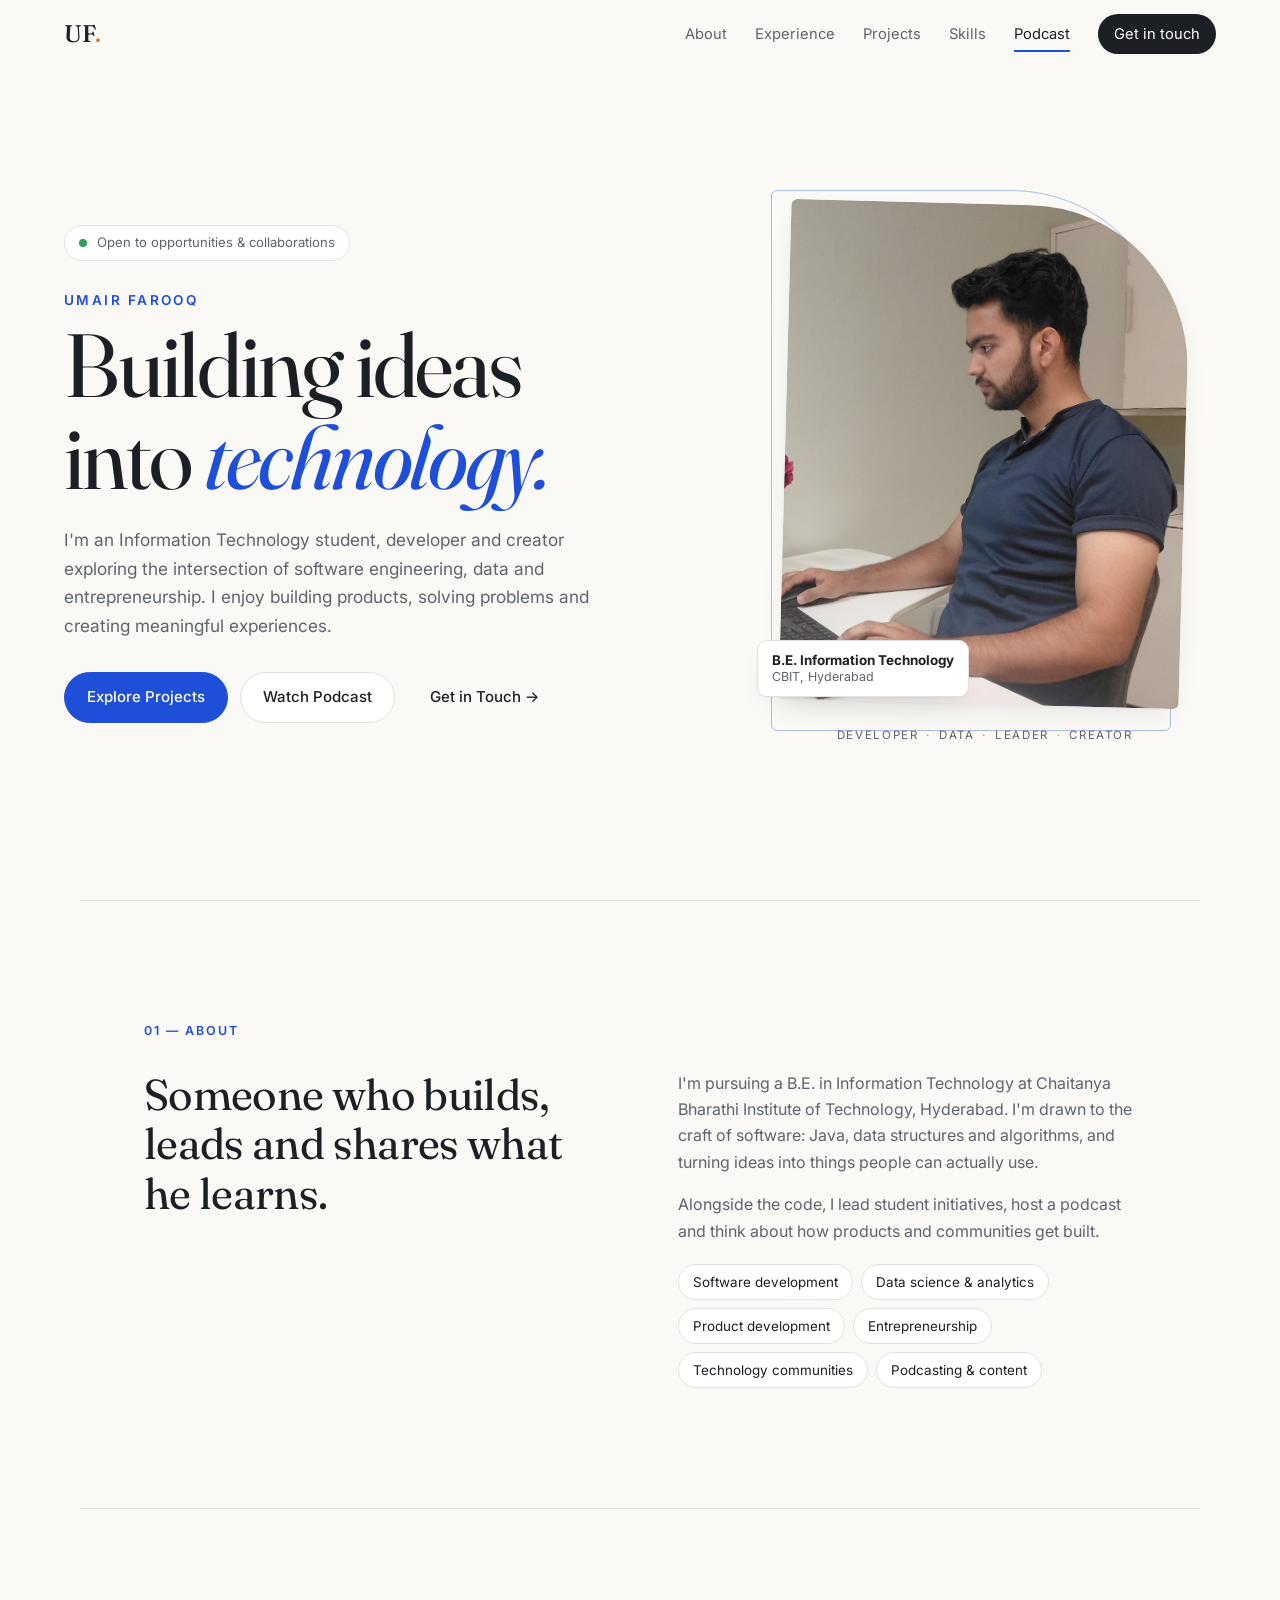
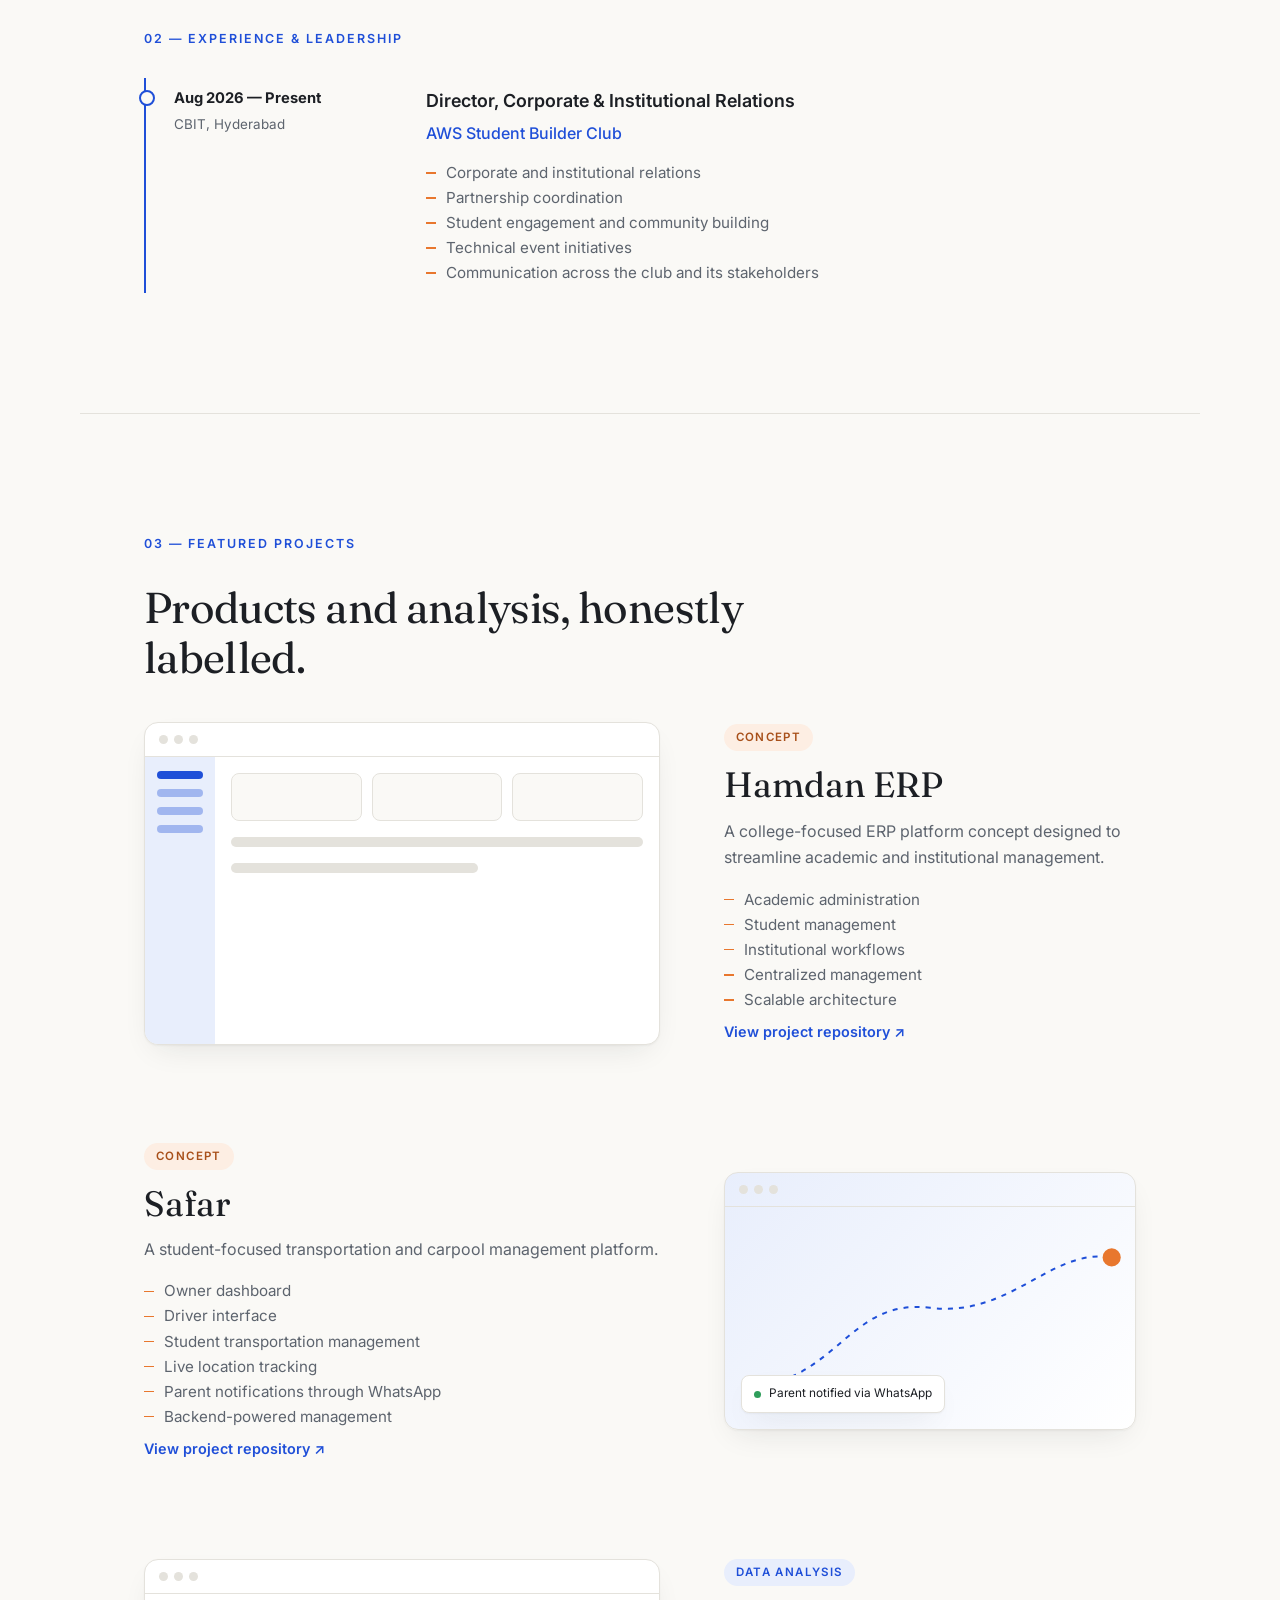
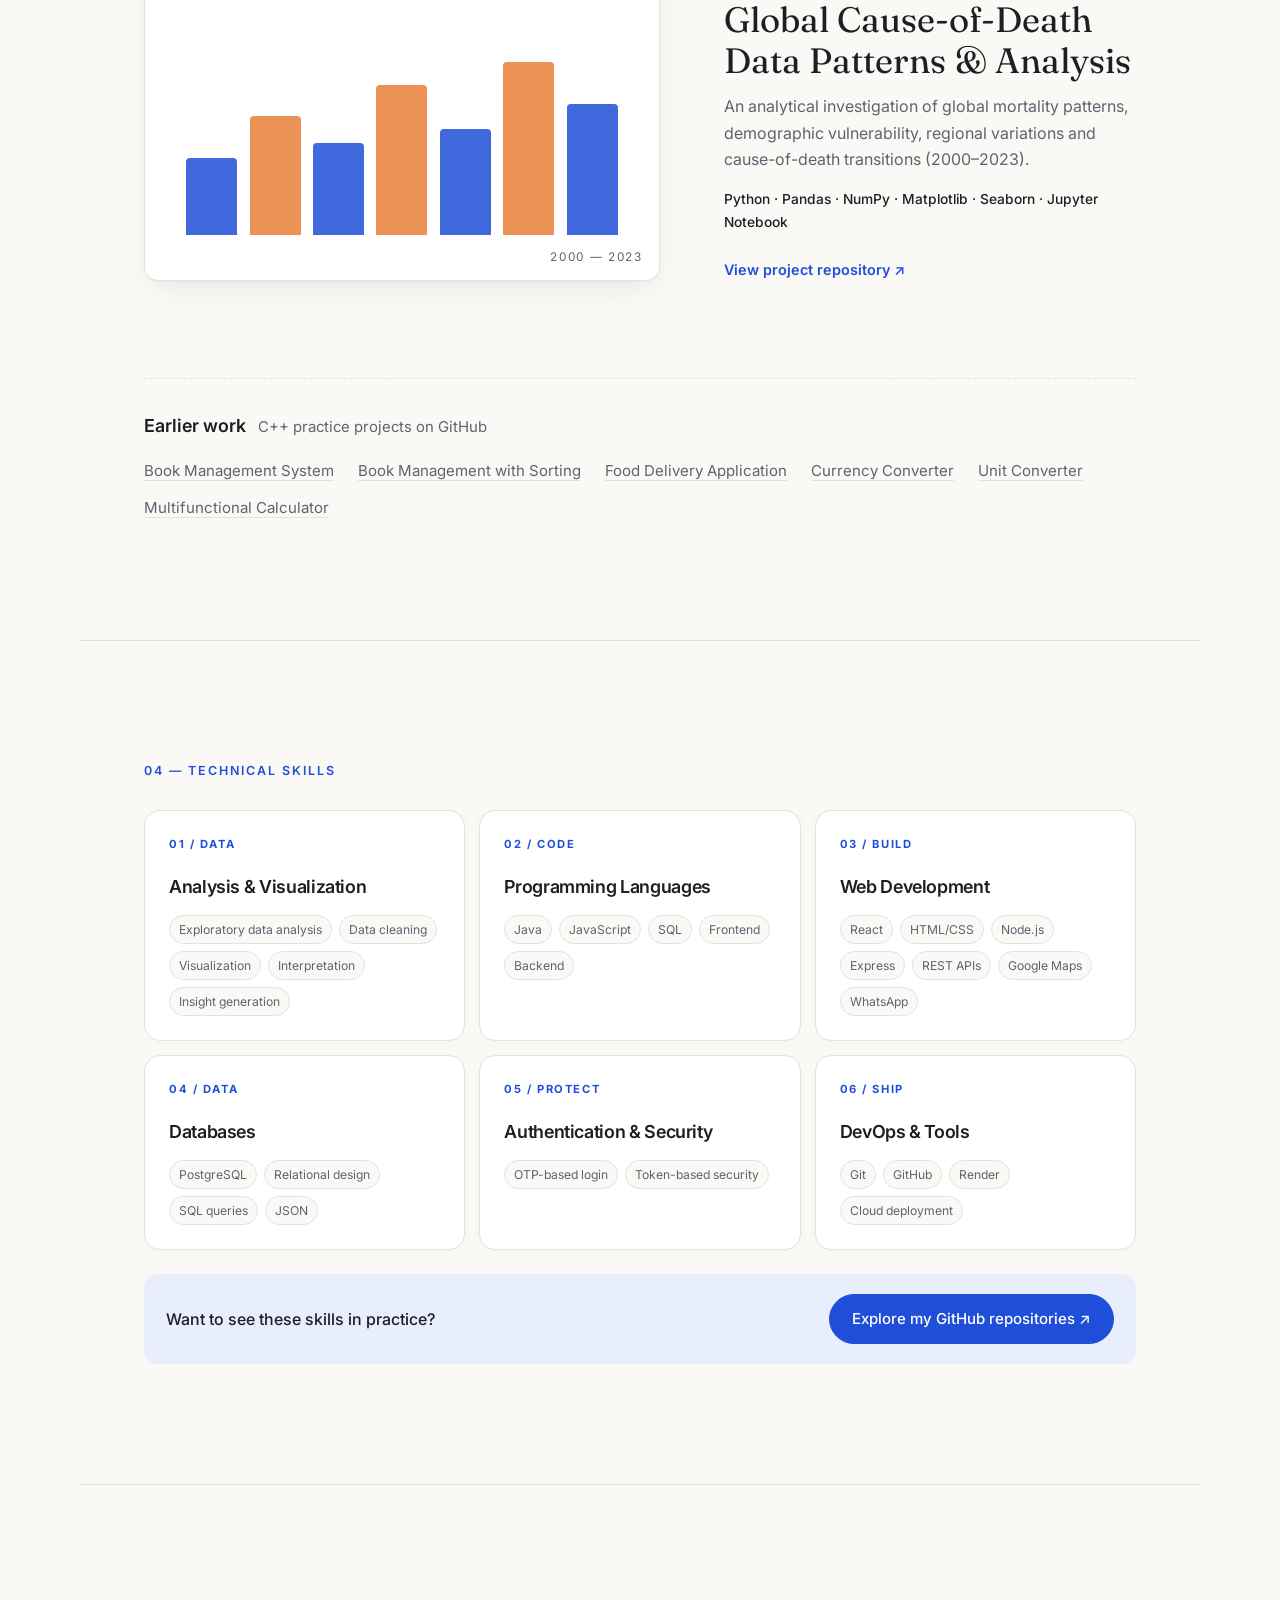
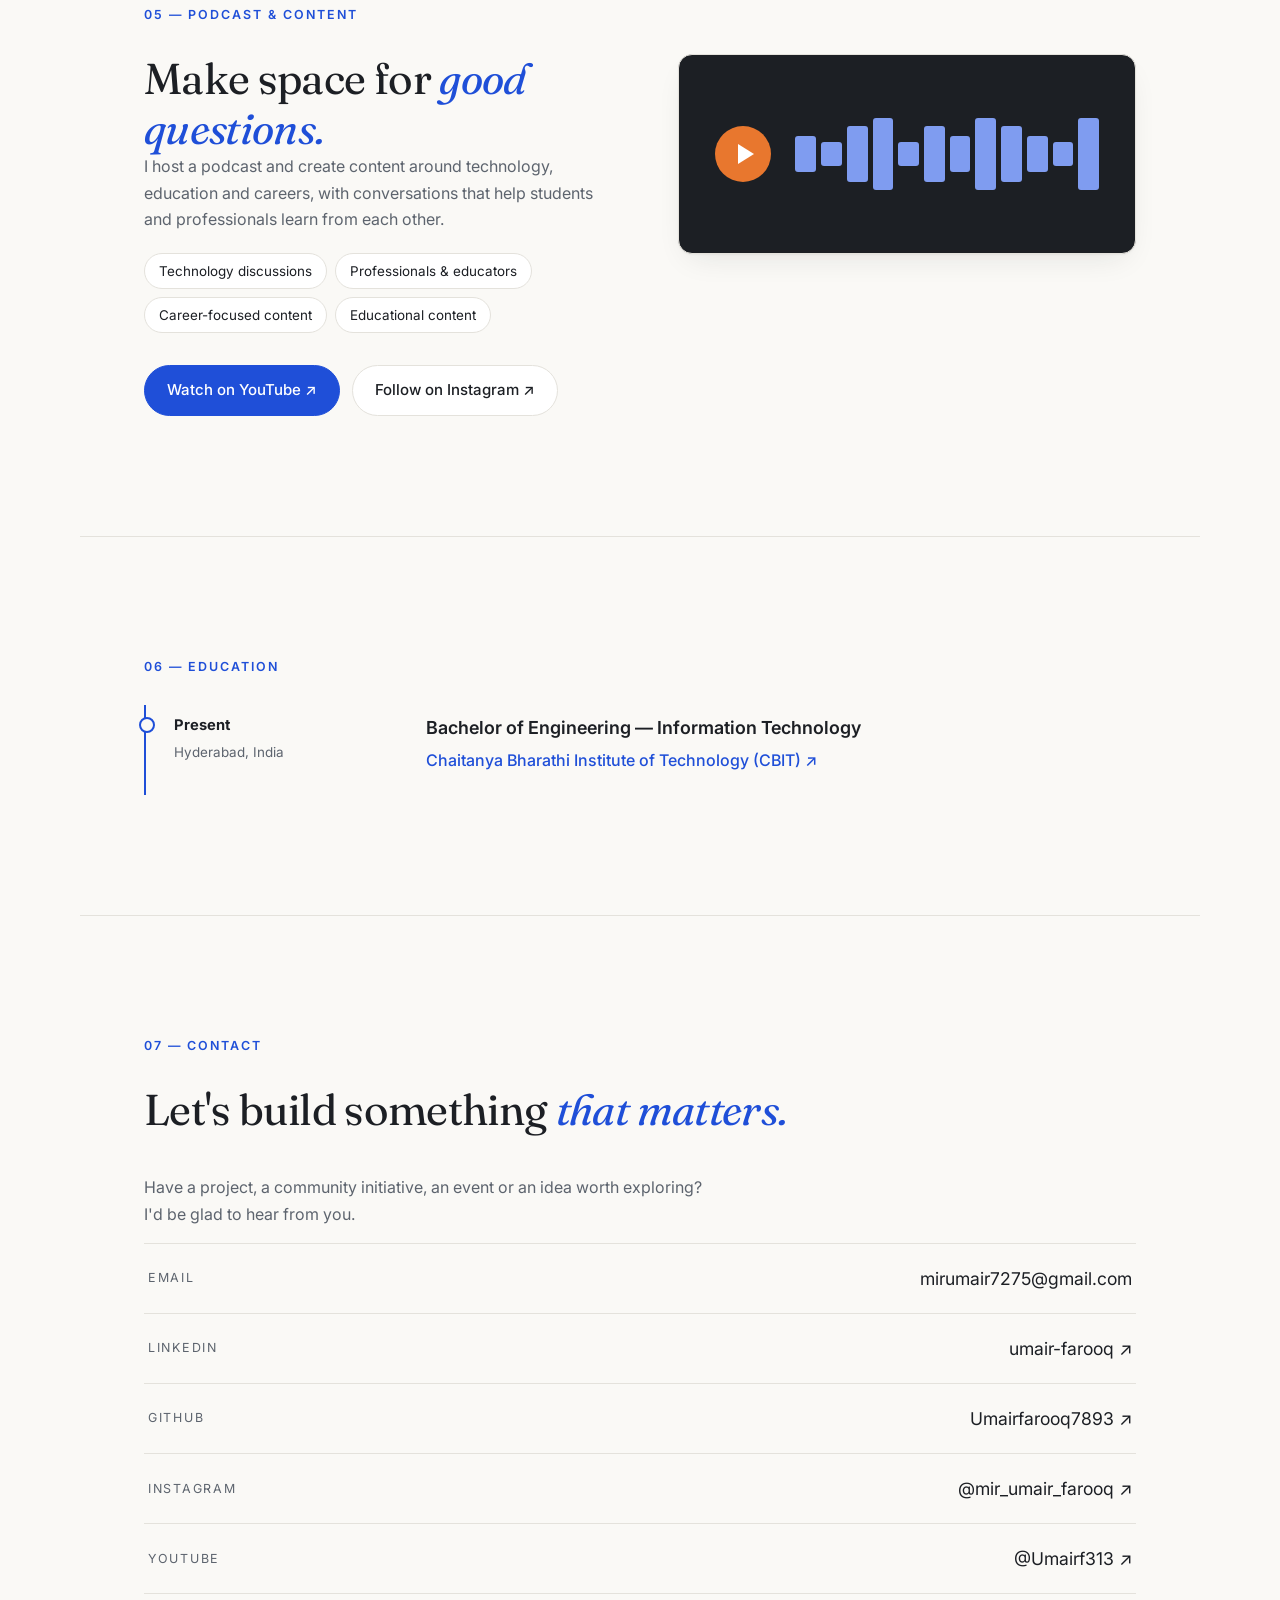
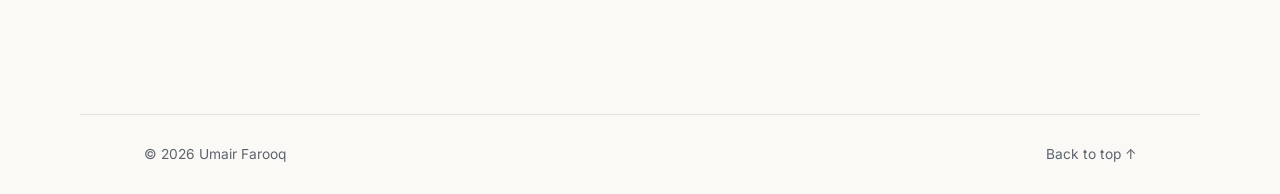
==== commit 2ca8ac47: "added code" ====
--- a/index.html
+++ b/index.html
@@ -1,214 +1,220 @@
 <!DOCTYPE html>
 <html lang="en">
 <head>
-  <meta charset="UTF-8">
-  <meta name="viewport" content="width=device-width, initial-scale=1.0">
-  <meta name="theme-color" content="#ffffff">
-  <meta name="description" content="Umair Farooq is an IT student at CBIT, software developer, student community leader, and podcast host in Hyderabad.">
-  <title>Umair Farooq | Code with Purpose. Lead with Vision.</title>
-  <link rel="preconnect" href="https://fonts.googleapis.com">
-  <link rel="preconnect" href="https://fonts.gstatic.com" crossorigin>
-  <link href="https://fonts.googleapis.com/css2?family=DM+Sans:wght@400;500;600;700&family=Space+Grotesk:wght@400;500;600;700&display=swap" rel="stylesheet">
-  <link rel="stylesheet" href="style.css">
-  <link rel="stylesheet" href="https://cdnjs.cloudflare.com/ajax/libs/font-awesome/6.4.0/css/all.min.css">
+<meta charset="UTF-8">
+<meta name="viewport" content="width=device-width, initial-scale=1">
+<meta name="theme-color" content="#faf9f6">
+<title>Umair Farooq — Developer, Builder & Creator</title>
+<meta name="description" content="Umair Farooq is an Information Technology student at CBIT Hyderabad: developer, data enthusiast, student leader and podcast host building ideas into technology.">
+<meta property="og:title" content="Umair Farooq — Building Ideas Into Technology">
+<meta property="og:description" content="Developer, data enthusiast, student leader and podcast host. CBIT, Hyderabad.">
+<meta property="og:type" content="website">
+<meta property="og:image" content="portrait.jpg">
+<link rel="preconnect" href="https://fonts.googleapis.com">
+<link rel="preconnect" href="https://fonts.gstatic.com" crossorigin>
+<link href="https://fonts.googleapis.com/css2?family=Inter:wght@400;500;600&family=Fraunces:opsz,wght@9..144,400;9..144,500&display=swap" rel="stylesheet">
+<link rel="stylesheet" href="style.css">
 </head>
 <body>
-<header class="site-header">
-  <a class="wordmark" href="#home" aria-label="Umair Farooq, home"><span class="wordmark-mark">UF</span><span>Umair Farooq</span></a>
-  <button class="menu-toggle" type="button" aria-label="Open navigation" aria-expanded="false" aria-controls="primary-navigation"><span></span><span></span></button>
-  <nav id="primary-navigation" class="primary-navigation" aria-label="Main navigation">
-    <a href="#home">Home</a>
-    <a href="#about">About</a>
-    <a href="#services">Services</a>
-    <a href="projects.html">Projects</a>
-    <a href="podcast.html">Podcast</a>
-    <a class="nav-contact" href="contact.html">Contact <i class="fa-solid fa-arrow-up-right-from-square" aria-hidden="true"></i></a>
+<a class="skip" href="#main">Skip to content</a>
+<header class="nav">
+  <a class="brand" href="#home" aria-label="Umair Farooq, home">UF<span>.</span></a>
+  <button class="burger" aria-label="Open menu" aria-expanded="false" aria-controls="menu"><i></i><i></i></button>
+  <nav id="menu" aria-label="Main">
+    <a href="#about">About</a><a href="#experience">Experience</a><a href="#projects">Projects</a>
+    <a href="#skills">Skills</a><a href="#podcast">Podcast</a><a class="cta" href="#contact">Get in touch</a>
   </nav>
 </header>
 
+<main id="main">
 <section id="home" class="hero">
   <div class="hero-copy">
-    <p class="hero-name">Umair Farooq</p>
-    <p class="eyebrow"><span class="status-dot"></span> IT STUDENT <span>·</span> DEVELOPER <span>·</span> CREATOR</p>
-    <h1>Code with Purpose.<br>Lead with Vision.<br><span>Create with Impact.</span></h1>
-    <p class="hero-intro">I'm an Information Technology student at CBIT, Hyderabad, exploring software development, building communities, and creating meaningful conversations around technology, education, and careers.</p>
-    <a class="college-link" href="https://www.cbit.ac.in/" target="_blank" rel="noopener noreferrer"><i class="fa-solid fa-location-dot" aria-hidden="true"></i> CBIT Hyderabad <i class="fa-solid fa-arrow-up-right-from-square" aria-hidden="true"></i></a>
-    <div class="hero-actions">
-      <a class="button button-primary" href="projects.html">Explore My Projects <i class="fa-solid fa-arrow-right" aria-hidden="true"></i></a>
-      <a class="button button-secondary" href="podcast.html">Watch My Podcasts <i class="fa-solid fa-play" aria-hidden="true"></i></a>
-      <a class="button button-text" href="contact.html">Get in Touch <i class="fa-solid fa-arrow-up-right-from-square" aria-hidden="true"></i></a>
-    </div>
-    <div class="quick-contact" aria-label="Quick contact links">
-      <a href="mailto:mirumair7275@gmail.com"><i class="fa-regular fa-envelope" aria-hidden="true"></i> Email</a>
-      <a href="tel:+916006634706"><i class="fa-solid fa-phone" aria-hidden="true"></i> Phone</a>
-      <a href="https://www.instagram.com/mir_umair_farooq" target="_blank" rel="noopener noreferrer"><i class="fa-brands fa-instagram" aria-hidden="true"></i> Instagram</a>
-    </div>
-  </div>
-  <div class="hero-portrait-wrap">
-    <div class="portrait-glow" aria-hidden="true"></div>
-    <figure class="hero-portrait">
-      <img src="imga.jpeg" alt="Umair Farooq at work" fetchpriority="high">
-      <figcaption><span>Hyderabad, India</span><span>Learning out loud <i class="fa-solid fa-arrow-up-right-from-square" aria-hidden="true"></i></span></figcaption>
-    </figure>
-  </div>
-  <a class="scroll-cue" href="#about"><span>SCROLL TO EXPLORE</span><i class="fa-solid fa-arrow-down" aria-hidden="true"></i></a>
-</section>
-
-<section id="about">
-  <div class="section-kicker"><span>01</span> A LITTLE ABOUT ME</div>
-  <div class="about-layout">
-    <h2 class="section-heading">I’m an IT student at CBIT.</h2>
-    <div class="about-copy">
-      <p>I’m pursuing a B.E. in Information Technology at Chaitanya Bharathi Institute of Technology (CBIT), Hyderabad. I enjoy the craft of software: learning Java, working through data structures and algorithms, and turning ideas into things people can use.</p>
-      <p>Beyond technology, I lead student communities, build institutional and corporate relationships, organize events, and host conversations about careers and ideas. I’m also interested in entrepreneurship and product development.</p>
-      <a class="inline-link" href="#services">More about my work <i class="fa-solid fa-arrow-right" aria-hidden="true"></i></a>
-    </div>
-  </div>
-  <div class="principles-row">
-    <div><span class="principle-index">01 / TECHNOLOGY</span><h3>Curiosity, then craft.</h3><p>Java, DSA, software development, and growing knowledge of cloud technologies.</p></div>
-    <div><span class="principle-index">02 / LEADERSHIP</span><h3>Bring people in.</h3><p>AWS Student Builder Club, partnerships, team coordination, and campus events.</p></div>
-    <div><span class="principle-index">03 / STORYTELLING</span><h3>Make ideas travel.</h3><p>Podcasting, technical presentations, and conversations about technology and careers.</p></div>
-  </div>
-</section>
-
-<section id="services" class="services-section">
-  <div class="section-kicker"><span>02</span> HOW I LIKE TO CONTRIBUTE</div>
-  <div class="section-intro-row">
-    <h2 class="section-heading">Different strengths.<br><em>One direction.</em></h2>
-    <p class="section-intro">I work across the product, the people around it, and the stories that help an idea move forward.</p>
-  </div>
-  <div class="service-grid">
-    <article class="service-item"><span class="service-index">01</span><h3>Software & product</h3><p>Java, data structures, algorithms, software development, and early-stage product thinking.</p><span class="service-arrow"><i class="fa-solid fa-arrow-up-right-from-square" aria-hidden="true"></i></span></article>
-    <article class="service-item"><span class="service-index">02</span><h3>Community & partnerships</h3><p>Student leadership, corporate and institutional relations, team coordination, and event organization.</p><span class="service-arrow"><i class="fa-solid fa-arrow-up-right-from-square" aria-hidden="true"></i></span></article>
-    <article class="service-item"><span class="service-index">03</span><h3>Research & communication</h3><p>Technical presentations, research exploration, podcast hosting, and content that makes ideas accessible.</p><span class="service-arrow"><i class="fa-solid fa-arrow-up-right-from-square" aria-hidden="true"></i></span></article>
-  </div>
-</section>
-
-<section id="community" class="community-section">
-  <div class="section-kicker"><span>03</span> LEADERSHIP & COMMUNITY</div>
-  <div class="section-intro-row">
-    <h2 class="section-heading">The work happens<br><em>together.</em></h2>
-    <p class="section-intro">I care about what happens around the technology, too: the people, partnerships, and moments that turn a campus into a community.</p>
-  </div>
-  <div class="leadership-list">
-    <article class="leadership-item"><span class="leadership-number">01</span><div><h3>AWS Student Builder Club</h3><p>Student leadership, peer learning, and bringing more builders into the room.</p></div><span class="leadership-tag">COMMUNITY</span></article>
-    <article class="leadership-item"><span class="leadership-number">02</span><div><h3>Institutional & corporate relations</h3><p>Building relationships between student communities, institutions, and industry.</p></div><span class="leadership-tag">CONNECTIONS</span></article>
-    <article class="leadership-item"><span class="leadership-number">03</span><div><h3>Events & student experiences</h3><p>Planning the details and creating the energy for people to meet, learn, and share.</p></div><span class="leadership-tag">EVENTS</span></article>
-    <article class="leadership-item"><span class="leadership-number">04</span><div><h3>Soft Computing Research Society</h3><p>Previously led the CBIT student chapter, organizing orientations and technical meetups.</p></div><span class="leadership-tag">CBIT</span></article>
-  </div>
-  <div class="recognition-line"><i class="fa-solid fa-award" aria-hidden="true"></i><span>Research presented at SUDHEE 2026</span><span class="recognition-divider">/</span><span>Satellite imaging at Build Nation 2026</span></div>
-</section>
-
-<section id="experience">
-  <div class="section-kicker"><span>04</span> EXPERIENCE & EDUCATION</div>
-  <h2 class="section-heading">Grounded in learning.<br><em>Growing through action.</em></h2>
-  <div class="grid">
-    <div class="card">
-      <h3>Education</h3>
-      <p><strong>B.E. in Information Technology</strong><br>Chaitanya Bharathi Institute of Technology (CBIT), Hyderabad</p>
-      <p><strong>Relevant Coursework:</strong> C/C++ Programming, Data Structures, Circuit Analysis, Green Computing</p>
-    </div>
-    <div class="card">
-      <h3>Leadership</h3>
-      <p><strong>Student Chapter Lead</strong><br>Soft Computing Research Society (SCRS) at CBIT</p>
-      <p>Founded and lead the student chapter, organized orientation sessions and technical meetups</p>
-    </div>
-    <div class="card">
-      <h3>YouTube Journal</h3>
-      <p><strong>Engineering Life Journal</strong><br>YouTube Channel: @Umairf313</p>
-      <p>I document my engineering life and share my thoughts about life based on my own understanding and experiences.</p>
-    </div>
-    <div class="card">
-      <h3>Research</h3>
-      <p><strong>Green Computing Research</strong><br>Paper presented at SUDHEE 2026</p>
-      <p><strong>Satellite Imaging Project</strong><br>Presented at Build Nation 2026 (National Level)</p>
-    </div>
-  </div>
-</section>
-
-<section id="skills">
-  <div class="section-kicker"><span>05</span> THE TOOLKIT</div>
-  <h2 class="section-heading">Always learning.<br><em>Always building.</em></h2>
-  <div class="grid">
-    <div class="card">C</div>
-    <div class="card">C++</div>
-    <div class="card">Java</div>
-    <div class="card">Python</div>
-    <div class="card">AutoCAD</div>
-    <div class="card">SolidWorks</div>
-    <div class="card">Tinkercad</div>
-    <div class="card">Data Structures & Algorithms</div>
-  </div>
-</section>
-
-<section id="projects">
-  <div class="section-kicker"><span>06</span> SELECTED PROJECTS</div>
-  <h2 class="section-heading">Ideas, made<br><em>real.</em></h2>
-  <div class="grid">
-    <div class="card">
-      <h3>Book Management System</h3>
-      <p>Console-based C++ application for managing book records with add, update, delete, and search functionalities</p>
-      <a href="https://github.com/Umairfarooq7893/Project-Book-Management-System.git" target="_blank" rel="noopener noreferrer">View Repo <i class="fab fa-github"></i></a>
-    </div>
-    <div class="card">
-      <h3>Food Delivery Application</h3>
-      <p>C++ application to simulate food ordering and management using structured programming</p>
-      <a href="https://github.com/Umairfarooq7893/Project-Food-Delivery-App" target="_blank" rel="noopener noreferrer">View Repo <i class="fab fa-github"></i></a>
-    </div>
-    <div class="card">
-      <h3>Currency Converter</h3>
-      <p>C++ program for currency conversion using predefined exchange rates and user input handling</p>
-      <a href="https://github.com/Umairfarooq7893/Project_Currency_Converter" target="_blank" rel="noopener noreferrer">View Repo <i class="fab fa-github"></i></a>
-    </div>
-    <div class="card">
-      <h3>Unit Converter</h3>
-      <p>Multi-functional C++ converter for length, weight, and temperature units</p>
-      <a href="https://github.com/Umairfarooq7893/Project_Unit_Converter" target="_blank" rel="noopener noreferrer">View Repo <i class="fab fa-github"></i></a>
-    </div>
-    <div class="card">
-      <h3>Calculator</h3>
-      <p>Command-line Multifunctional calculator using basics of C++ this is a basic Calculatorfor Addition , subtraction , multiplication, division, finding remainder, finding roots of quadratic , finding index of element in and 1D array, finding Palindrome , finding Armstrong number , checking Colinearity of points </p>
-      <a href="https://github.com/Umairfarooq7893/Project_Calculator" target="_blank" rel="noopener noreferrer">View Repo <i class="fab fa-github"></i></a>
-    </div>
-    <div class="card">
-      <h3>Book Management System with Sorting Techniques</h3>
-      <p>C++ book management project that organizes records and applies sorting techniques for structured data handling</p>
-      <a href="https://github.com/Umairfarooq7893/Project-Book-Management-System-with-Sorting-Techniques.git" target="_blank" rel="noopener noreferrer">View Repo <i class="fab fa-github"></i></a>
-    </div>
-  </div>
-</section>
-
-<section id="podcast" class="podcast-section">
-  <div class="podcast-copy">
-    <div class="section-kicker"><span>07</span> THE CONVERSATION</div>
-    <p class="podcast-label"><i class="fa-solid fa-microphone-lines" aria-hidden="true"></i> PODCASTS & CONTENT</p>
-    <h2>Curiosity sounds<br><em>better out loud.</em></h2>
-    <p>I share the engineering journey and host conversations around technology, careers, growth, and the ideas worth spending time on.</p>
-    <a class="button button-light" href="https://www.youtube.com/@Umairf313" target="_blank" rel="noopener noreferrer">Find me on YouTube <i class="fa-solid fa-arrow-up-right-from-square" aria-hidden="true"></i></a>
-  </div>
-  <div class="podcast-art" aria-hidden="true"><span class="sound-ring sound-ring-one"></span><span class="sound-ring sound-ring-two"></span><span class="podcast-mic"><i class="fa-solid fa-microphone-lines"></i></span><span class="podcast-art-note">IDEAS IN<br>GOOD COMPANY</span><span class="podcast-art-index">UF / 06</span></div>
-</section>
-
-<section id="contact">
-  <div class="section-kicker"><span>08</span> START A CONVERSATION</div>
-  <div class="contact-layout">
-    <div><h2 class="section-heading">Good things start<br><em>with a hello.</em></h2><p class="contact-intro">Have a project, an event, or an idea you’d like to explore together? I’d be glad to hear from you.</p></div>
-    <div class="contact-links">
-      <a href="mailto:mirumair7275@gmail.com"><span><i class="fa-regular fa-envelope" aria-hidden="true"></i> Email</span><span>mirumair7275@gmail.com <i class="fa-solid fa-arrow-up-right-from-square" aria-hidden="true"></i></span></a>
-      <a href="tel:+916006634706"><span><i class="fa-solid fa-phone" aria-hidden="true"></i> Phone</span><span>+91 60066 34706 <i class="fa-solid fa-arrow-up-right-from-square" aria-hidden="true"></i></span></a>
-      <a href="https://www.instagram.com/mir_umair_farooq" target="_blank" rel="noopener noreferrer"><span><i class="fa-brands fa-instagram" aria-hidden="true"></i> Instagram</span><span>@mir_umair_farooq <i class="fa-solid fa-arrow-up-right-from-square" aria-hidden="true"></i></span></a>
-    </div>
-  </div>
-</section>
-
-<footer class="site-footer">
-  <a class="wordmark" href="#home"><span class="wordmark-mark">UF</span><span>Umair Farooq</span></a>
-  <p>Built with curiosity in Hyderabad, India.</p>
-  <a class="back-to-top" href="#home">Back to top <i class="fa-solid fa-arrow-up" aria-hidden="true"></i></a>
-</footer>
-
-<!-- JS -->
+    <p class="status"><span class="dot"></span>Open to opportunities &amp; collaborations</p>
+    <p class="name">Umair Farooq</p>
+    <h1>Building ideas<br>into <em>technology.</em></h1>
+    <p class="lead">I'm an Information Technology student, developer and creator exploring the intersection of software engineering, data and entrepreneurship. I enjoy building products, solving problems and creating meaningful experiences.</p>
+    <div class="actions">
+      <a class="btn primary" href="#projects">Explore Projects</a>
+      <a class="btn" href="#podcast">Watch Podcast</a>
+      <a class="btn ghost" href="#contact">Get in Touch →</a>
+    </div>
+  </div>
+  <figure class="hero-visual">
+    <div class="frame"><img src="portrait.jpg" width="900" height="1371" alt="Umair Farooq working at his desk" fetchpriority="high"></div>
+    <div class="tag t1"><b>B.E. Information Technology</b><span>CBIT, Hyderabad</span></div>
+    <ul class="roles" aria-label="Roles"><li>Developer</li><li>Data</li><li>Leader</li><li>Creator</li></ul>
+  </figure>
+</section>
+
+<section id="about" class="sec reveal">
+  <p class="kicker">01 — About</p>
+  <div class="two">
+    <h2>Someone who builds, leads and shares what he learns.</h2>
+    <div class="prose">
+      <p>I'm pursuing a B.E. in Information Technology at Chaitanya Bharathi Institute of Technology, Hyderabad. I'm drawn to the craft of software: Java, data structures and algorithms, and turning ideas into things people can actually use.</p>
+      <p>Alongside the code, I lead student initiatives, host a podcast and think about how products and communities get built.</p>
+      <ul class="chips">
+        <li>Software development</li><li>Data science &amp; analytics</li><li>Product development</li>
+        <li>Entrepreneurship</li><li>Technology communities</li><li>Podcasting &amp; content</li>
+      </ul>
+    </div>
+  </div>
+</section>
+
+<section id="experience" class="sec reveal">
+  <p class="kicker">02 — Experience &amp; Leadership</p>
+  <article class="role">
+    <div class="when"><b>Aug 2026 — Present</b><span>CBIT, Hyderabad</span></div>
+    <div>
+      <h3>Director, Corporate &amp; Institutional Relations</h3>
+      <p class="org">AWS Student Builder Club</p>
+      <ul class="dash">
+        <li>Corporate and institutional relations</li>
+        <li>Partnership coordination</li>
+        <li>Student engagement and community building</li>
+        <li>Technical event initiatives</li>
+        <li>Communication across the club and its stakeholders</li>
+      </ul>
+    </div>
+  </article>
+</section>
+
+<section id="projects" class="sec reveal">
+  <p class="kicker">03 — Featured Projects</p>
+  <h2 class="wide">Products and analysis, honestly labelled.</h2>
+
+  <article class="project">
+    <div class="shot erp" aria-hidden="true">
+      <div class="win"><i></i><i></i><i></i></div>
+      <div class="erp-ui"><aside><u></u><u></u><u></u><u></u></aside><div><s></s><s></s><s></s><p></p><p></p></div></div>
+    </div>
+    <div class="info">
+      <span class="badge concept">Concept</span>
+      <h3>Hamdan ERP</h3>
+      <p>A college-focused ERP platform concept designed to streamline academic and institutional management.</p>
+      <ul class="dash"><li>Academic administration</li><li>Student management</li><li>Institutional workflows</li><li>Centralized management</li><li>Scalable architecture</li></ul>
+      <a class="project-repo" href="https://github.com/Umairfarooq7893/Hamdan" target="_blank" rel="noopener noreferrer">View project repository ↗</a>
+    </div>
+  </article>
+
+  <article class="project flip">
+    <div class="shot safar" aria-hidden="true">
+      <div class="win"><i></i><i></i><i></i></div>
+      <svg viewBox="0 0 400 220" role="presentation"><path d="M20 180 C110 170 120 90 200 100 S320 40 380 50" fill="none" stroke="currentColor" stroke-width="2" stroke-dasharray="5 6"/><circle cx="20" cy="180" r="6" fill="currentColor"/><circle class="pulse" cx="380" cy="50" r="9" fill="var(--orange)"/></svg>
+      <div class="notice"><i></i>Parent notified via WhatsApp</div>
+    </div>
+    <div class="info">
+      <span class="badge concept">Concept</span>
+      <h3>Safar</h3>
+      <p>A student-focused transportation and carpool management platform.</p>
+      <ul class="dash"><li>Owner dashboard</li><li>Driver interface</li><li>Student transportation management</li><li>Live location tracking</li><li>Parent notifications through WhatsApp</li><li>Backend-powered management</li></ul>
+      <a class="project-repo" href="https://github.com/Umairfarooq7893/SAFAR" target="_blank" rel="noopener noreferrer">View project repository ↗</a>
+    </div>
+  </article>
+
+  <article class="project">
+    <div class="shot data" aria-hidden="true">
+      <div class="win"><i></i><i></i><i></i></div>
+      <div class="bars"><b style="--h:40%"></b><b style="--h:62%"></b><b style="--h:48%"></b><b style="--h:78%"></b><b style="--h:55%"></b><b style="--h:90%"></b><b style="--h:68%"></b></div>
+      <span class="years">2000 — 2023</span>
+    </div>
+    <div class="info">
+      <span class="badge">Data analysis</span>
+      <h3>Global Cause-of-Death Data Patterns &amp; Analysis</h3>
+      <p>An analytical investigation of global mortality patterns, demographic vulnerability, regional variations and cause-of-death transitions (2000–2023).</p>
+      <p class="stack">Python · Pandas · NumPy · Matplotlib · Seaborn · Jupyter Notebook</p>
+      <a class="project-repo" href="https://github.com/Umairfarooq7893/Global-Burden-of-Disease-Regional-Demographic-Analysis-2000-2023-" target="_blank" rel="noopener noreferrer">View project repository ↗</a>
+    </div>
+  </article>
+
+  <div class="earlier">
+    <h3>Earlier work <small>C++ practice projects on GitHub</small></h3>
+    <ul>
+      <li><a href="https://github.com/Umairfarooq7893/Project-Book-Management-System" target="_blank" rel="noopener noreferrer">Book Management System</a></li>
+      <li><a href="https://github.com/Umairfarooq7893/Project-Book-Management-System-with-Sorting-Techniques" target="_blank" rel="noopener noreferrer">Book Management with Sorting</a></li>
+      <li><a href="https://github.com/Umairfarooq7893/Project-Food-Delivery-App" target="_blank" rel="noopener noreferrer">Food Delivery Application</a></li>
+      <li><a href="https://github.com/Umairfarooq7893/Project_Currency_Converter" target="_blank" rel="noopener noreferrer">Currency Converter</a></li>
+      <li><a href="https://github.com/Umairfarooq7893/Project_Unit_Converter" target="_blank" rel="noopener noreferrer">Unit Converter</a></li>
+      <li><a href="https://github.com/Umairfarooq7893/Project_Calculator" target="_blank" rel="noopener noreferrer">Multifunctional Calculator</a></li>
+    </ul>
+  </div>
+</section>
+
+<section id="skills" class="sec reveal">
+  <p class="kicker">04 — Technical Skills</p>
+  <div class="skills">
+    <article class="skill-card">
+      <span class="skill-index">01 / Data</span>
+      <h3>Analysis &amp; Visualization</h3>
+      <div class="skill-tags"><span>Exploratory data analysis</span><span>Data cleaning</span><span>Visualization</span><span>Interpretation</span><span>Insight generation</span></div>
+    </article>
+    <article class="skill-card">
+      <span class="skill-index">02 / Code</span>
+      <h3>Programming Languages</h3>
+      <div class="skill-tags"><span>Java</span><span>JavaScript</span><span>SQL</span><span>Frontend</span><span>Backend</span></div>
+    </article>
+    <article class="skill-card">
+      <span class="skill-index">03 / Build</span>
+      <h3>Web Development</h3>
+      <div class="skill-tags"><span>React</span><span>HTML/CSS</span><span>Node.js</span><span>Express</span><span>REST APIs</span><span>Google Maps</span><span>WhatsApp</span></div>
+    </article>
+    <article class="skill-card">
+      <span class="skill-index">04 / Data</span>
+      <h3>Databases</h3>
+      <div class="skill-tags"><span>PostgreSQL</span><span>Relational design</span><span>SQL queries</span><span>JSON</span></div>
+    </article>
+    <article class="skill-card">
+      <span class="skill-index">05 / Protect</span>
+      <h3>Authentication &amp; Security</h3>
+      <div class="skill-tags"><span>OTP-based login</span><span>Token-based security</span></div>
+    </article>
+    <article class="skill-card">
+      <span class="skill-index">06 / Ship</span>
+      <h3>DevOps &amp; Tools</h3>
+      <div class="skill-tags"><span>Git</span><span>GitHub</span><span>Render</span><span>Cloud deployment</span></div>
+    </article>
+  </div>
+  <div class="skills-cta">
+    <p>Want to see these skills in practice?</p>
+    <a class="btn primary" href="https://github.com/Umairfarooq7893" target="_blank" rel="noopener noreferrer">Explore my GitHub repositories ↗</a>
+  </div>
+</section>
+
+<section id="podcast" class="sec podcast reveal">
+  <p class="kicker">05 — Podcast &amp; Content</p>
+  <div class="two">
+    <div>
+      <h2>Make space for <em>good questions.</em></h2>
+      <p class="prose-p">I host a podcast and create content around technology, education and careers, with conversations that help students and professionals learn from each other.</p>
+      <ul class="chips"><li>Technology discussions</li><li>Professionals &amp; educators</li><li>Career-focused content</li><li>Educational content</li></ul>
+      <div class="actions"><a class="btn primary" href="https://www.youtube.com/@Umairf313" target="_blank" rel="noopener noreferrer">Watch on YouTube ↗</a><a class="btn" href="https://www.instagram.com/mir_umair_farooq" target="_blank" rel="noopener noreferrer">Follow on Instagram ↗</a></div>
+    </div>
+    <div class="player" aria-hidden="true"><span class="play"></span><div class="wave"><i></i><i></i><i></i><i></i><i></i><i></i><i></i><i></i><i></i><i></i><i></i><i></i></div></div>
+  </div>
+</section>
+
+<section id="education" class="sec reveal">
+  <p class="kicker">06 — Education</p>
+  <div class="role">
+    <div class="when"><b>Present</b><span>Hyderabad, India</span></div>
+    <div><h3>Bachelor of Engineering — Information Technology</h3><p class="org"><a href="https://www.cbit.ac.in/" target="_blank" rel="noopener noreferrer">Chaitanya Bharathi Institute of Technology (CBIT) ↗</a></p></div>
+  </div>
+</section>
+
+<section id="contact" class="sec contact reveal">
+  <p class="kicker">07 — Contact</p>
+  <h2 class="wide">Let's build something <em>that matters.</em></h2>
+  <p class="prose-p">Have a project, a community initiative, an event or an idea worth exploring? I'd be glad to hear from you.</p>
+  <ul class="links">
+    <li><a href="mailto:mirumair7275@gmail.com"><span>Email</span>mirumair7275@gmail.com</a></li>
+    <li><a href="https://www.linkedin.com/in/umair-farooq-5b9580380/" target="_blank" rel="noopener noreferrer"><span>LinkedIn</span>umair-farooq ↗</a></li>
+    <li><a href="https://github.com/Umairfarooq7893" target="_blank" rel="noopener noreferrer"><span>GitHub</span>Umairfarooq7893 ↗</a></li>
+    <li><a href="https://www.instagram.com/mir_umair_farooq" target="_blank" rel="noopener noreferrer"><span>Instagram</span>@mir_umair_farooq ↗</a></li>
+    <li><a href="https://www.youtube.com/@Umairf313" target="_blank" rel="noopener noreferrer"><span>YouTube</span>@Umairf313 ↗</a></li>
+  </ul>
+</section>
+</main>
+<footer><span>© 2026 Umair Farooq</span><a href="#home">Back to top ↑</a></footer>
 <script src="script.js"></script>
-
 </body>
 </html>
--- a/style.css
+++ b/style.css
@@ -1,292 +1,138 @@
-:root {
-  color-scheme: light;
-  --ink: #292929;
-  --muted: #737373;
-  --paper: #ffffff;
-  --white: #fff;
-  --warm: #fff9f0;
-  --yellow: #FFB52E;
-  --orange: #FF9F0A;
-  --orange-light: #FFB52E;
-  --line: #deded8;
-  --display: "Space Grotesk", sans-serif;
-  --body: "DM Sans", sans-serif;
+:root{--bg:#faf9f6;--surface:#fff;--ink:#1c1f24;--mute:#5d646e;--line:#e4e2dc;--blue:#1f4fd8;--blue-soft:#e8eefc;--orange:#e8772e;--serif:'Fraunces',Georgia,serif;--sans:'Inter',system-ui,-apple-system,'Segoe UI',sans-serif;--shadow:0 1px 2px rgba(28,31,36,.04),0 12px 32px -12px rgba(28,31,36,.12)}
+*{box-sizing:border-box;margin:0}
+html{scroll-behavior:smooth;scroll-padding-top:80px}
+body{font-family:var(--sans);background:var(--bg);color:var(--ink);line-height:1.65;-webkit-font-smoothing:antialiased;overflow-x:hidden}
+a{color:inherit}
+img{max-width:100%;display:block}
+ul{list-style:none;padding:0}
+:focus-visible{outline:2px solid var(--blue);outline-offset:3px;border-radius:4px}
+.skip{position:absolute;left:-999px}.skip:focus{left:12px;top:12px;background:var(--ink);color:#fff;padding:8px 14px;z-index:99;border-radius:6px}
+em{font-family:var(--serif);font-style:italic;font-weight:400;color:var(--blue)}
+
+.nav{position:fixed;inset:0 0 auto;z-index:50;display:flex;align-items:center;justify-content:space-between;padding:14px clamp(20px,5vw,64px);background:rgba(250,249,246,.82);backdrop-filter:blur(14px);border-bottom:1px solid transparent}
+.brand{font-family:var(--serif);font-size:1.5rem;text-decoration:none;font-weight:500}.brand span{color:var(--orange)}
+.nav nav{display:flex;align-items:center;gap:28px;font-size:.92rem}
+.nav nav a{text-decoration:none;color:var(--mute);position:relative;transition:color .2s}
+.nav nav a:hover,.nav nav a.active{color:var(--ink)}
+.nav nav a:not(.cta)::after{content:"";position:absolute;left:0;right:0;bottom:-6px;height:2px;background:var(--blue);transform:scaleX(0);transition:transform .25s}
+.nav nav a.active::after{transform:scaleX(1)}
+.cta{background:var(--ink);color:#fff!important;padding:8px 16px;border-radius:999px;transition:background .2s}.cta:hover{background:var(--blue)}
+.burger{display:none;background:none;border:0;width:40px;height:40px;cursor:pointer;position:relative}
+.burger i{position:absolute;left:9px;right:9px;height:2px;background:var(--ink);transition:transform .25s}
+.burger i:first-child{top:15px}.burger i:last-child{top:23px}
+.burger[aria-expanded=true] i:first-child{transform:translateY(4px) rotate(45deg)}
+.burger[aria-expanded=true] i:last-child{transform:translateY(-4px) rotate(-45deg)}
+
+.hero{min-height:100svh;display:grid;grid-template-columns:1.15fr .85fr;gap:clamp(24px,5vw,72px);align-items:center;padding:112px clamp(20px,5vw,64px) 64px;max-width:1280px;margin:auto}
+.status{display:inline-flex;align-items:center;gap:10px;font-size:.82rem;color:var(--mute);border:1px solid var(--line);background:var(--surface);padding:6px 14px;border-radius:999px}
+.dot{width:8px;height:8px;border-radius:50%;background:#2f9e5b;box-shadow:0 0 0 0 rgba(47,158,91,.5);animation:ping 2.4s infinite}
+@keyframes ping{70%{box-shadow:0 0 0 8px rgba(47,158,91,0)}100%{box-shadow:0 0 0 0 rgba(47,158,91,0)}}
+.name{margin:28px 0 8px;font-size:.85rem;letter-spacing:.18em;text-transform:uppercase;color:var(--blue);font-weight:600}
+h1{font-family:var(--serif);font-weight:400;font-size:clamp(2.8rem,7.2vw,5.6rem);line-height:1.02;letter-spacing:-.025em}
+.lead{max-width:540px;margin-top:24px;font-size:1.08rem;color:var(--mute)}
+.actions{display:flex;flex-wrap:wrap;gap:12px;margin-top:32px}
+.btn{display:inline-block;padding:12px 22px;border-radius:999px;border:1px solid var(--line);background:var(--surface);text-decoration:none;font-weight:500;font-size:.94rem;transition:transform .2s,box-shadow .2s,border-color .2s}
+.btn:hover{transform:translateY(-2px);box-shadow:var(--shadow);border-color:var(--ink)}
+.btn.primary{background:var(--blue);color:#fff;border-color:var(--blue)}.btn.primary:hover{border-color:var(--blue);background:#183fb0}
+.btn.ghost{background:none;border-color:transparent}
+.hero-visual{position:relative;justify-self:center;width:min(100%,400px)}
+.frame{aspect-ratio:4/5;overflow:hidden;border-radius:6px 160px 6px 6px;background:var(--blue-soft);box-shadow:var(--shadow);transform:rotate(1.5deg);transition:transform .5s}
+.hero-visual:hover .frame{transform:rotate(0)}
+.frame img{width:100%;height:100%;object-fit:cover;object-position:50% 20%}
+.hero-visual::before{content:"";position:absolute;inset:-14px 14px 14px -14px;border:1px solid var(--blue);border-radius:6px 160px 6px 6px;opacity:.35;z-index:-1}
+.tag{position:absolute;background:var(--surface);border:1px solid var(--line);border-radius:10px;padding:10px 14px;box-shadow:var(--shadow);font-size:.78rem;line-height:1.35}
+.tag b{display:block;font-size:.84rem}.tag span{color:var(--mute)}
+.t1{left:-28px;bottom:48px}
+.roles{display:flex;gap:8px;justify-content:center;margin-top:22px;font-size:.72rem;letter-spacing:.14em;text-transform:uppercase;color:var(--mute)}
+.roles li+li::before{content:"·";margin-right:8px;color:var(--orange)}
+
+.sec{max-width:1120px;margin:auto;padding:clamp(64px,10vw,120px) clamp(20px,5vw,64px);border-top:1px solid var(--line)}
+.kicker{font-size:.78rem;letter-spacing:.16em;text-transform:uppercase;color:var(--blue);font-weight:600;margin-bottom:28px}
+h2{font-family:var(--serif);font-weight:400;font-size:clamp(1.8rem,3.6vw,2.7rem);line-height:1.15;letter-spacing:-.015em}
+h2.wide{max-width:760px;margin-bottom:40px}
+h3{font-size:1.12rem;font-weight:600}
+.two{display:grid;grid-template-columns:1fr 1fr;gap:clamp(28px,6vw,80px);align-items:start}
+.prose p,.prose-p{color:var(--mute);margin-bottom:16px;max-width:560px}
+.chips{display:flex;flex-wrap:wrap;gap:8px;margin-top:20px}
+.chips li{font-size:.84rem;padding:6px 14px;border:1px solid var(--line);border-radius:999px;background:var(--surface);transition:border-color .2s,color .2s}
+.chips li:hover{border-color:var(--blue);color:var(--blue)}
+.dash li{position:relative;padding-left:20px;color:var(--mute);font-size:.95rem}
+.dash li::before{content:"";position:absolute;left:0;top:.8em;width:10px;height:1.5px;background:var(--orange)}
+
+.role{display:grid;grid-template-columns:220px 1fr;gap:32px;padding:8px 0 8px 28px;border-left:2px solid var(--blue);position:relative}
+.role::before{content:"";position:absolute;left:-7px;top:12px;width:12px;height:12px;border-radius:50%;background:var(--bg);border:2px solid var(--blue)}
+.when b{display:block;font-size:.92rem}.when span{font-size:.84rem;color:var(--mute)}
+.org{color:var(--blue);font-weight:500;margin:4px 0 14px}.org a{text-decoration:none}.org a:hover{text-decoration:underline}
+
+.project{display:grid;grid-template-columns:1.25fr 1fr;gap:clamp(24px,5vw,64px);align-items:center;margin-bottom:clamp(56px,8vw,96px)}
+.project.flip .shot{order:2}
+.shot{aspect-ratio:16/10;border:1px solid var(--line);border-radius:14px;background:var(--surface);box-shadow:var(--shadow);position:relative;overflow:hidden;color:var(--blue);transition:transform .4s,box-shadow .4s}
+.project:hover .shot{transform:translateY(-6px);box-shadow:0 2px 4px rgba(28,31,36,.05),0 28px 48px -16px rgba(31,79,216,.25)}
+.win{display:flex;gap:6px;padding:12px 14px;border-bottom:1px solid var(--line)}.win i{width:9px;height:9px;border-radius:50%;background:var(--line)}
+.erp-ui{display:grid;grid-template-columns:70px 1fr;height:calc(100% - 34px)}
+.erp-ui aside{background:var(--blue-soft);padding:14px 12px;display:grid;gap:10px;align-content:start}
+.erp-ui u{display:block;height:8px;border-radius:4px;background:var(--blue);opacity:.35}.erp-ui u:first-child{opacity:1}
+.erp-ui>div{padding:16px;display:grid;grid-template-columns:repeat(3,1fr);gap:10px;align-content:start}
+.erp-ui s{height:48px;border-radius:8px;border:1px solid var(--line);background:var(--bg)}
+.erp-ui p{grid-column:1/-1;height:10px;border-radius:5px;background:var(--line);margin-top:6px}.erp-ui p+p{width:60%}
+.safar{background:linear-gradient(135deg,var(--blue-soft),var(--surface))}
+.safar svg{position:absolute;inset:34px 0 0;width:100%;height:calc(100% - 34px)}
+.pulse{transform-origin:380px 50px;animation:pulse 2s infinite}@keyframes pulse{50%{transform:scale(1.5);opacity:.5}}
+.notice{position:absolute;left:16px;bottom:16px;background:var(--surface);color:var(--ink);font-size:.74rem;padding:8px 12px;border-radius:8px;border:1px solid var(--line);display:flex;align-items:center;gap:8px;box-shadow:var(--shadow)}
+.notice i{width:7px;height:7px;border-radius:50%;background:#2f9e5b}
+.data .bars{position:absolute;left:8%;right:8%;bottom:14%;top:26%;display:flex;align-items:flex-end;gap:3%}
+.bars b{flex:1;height:var(--h);background:var(--blue);border-radius:4px 4px 0 0;opacity:.85;transform-origin:bottom;animation:grow 1.2s both}
+.bars b:nth-child(even){background:var(--orange);opacity:.8}
+@keyframes grow{from{transform:scaleY(0)}}
+.years{position:absolute;right:16px;bottom:12px;font-size:.74rem;letter-spacing:.14em;color:var(--mute)}
+.badge{display:inline-block;font-size:.72rem;letter-spacing:.12em;text-transform:uppercase;font-weight:600;color:var(--blue);background:var(--blue-soft);padding:4px 12px;border-radius:999px;margin-bottom:14px}
+.badge.concept{color:#a8501a;background:#fdeee3}
+.info h3{font-family:var(--serif);font-weight:400;font-size:clamp(1.6rem,3vw,2.2rem);line-height:1.15;margin-bottom:12px}
+.info>p{color:var(--mute);margin-bottom:16px}.stack{font-size:.86rem;color:var(--ink)!important;font-weight:500}
+.project-repo{display:inline-block;margin-top:8px;color:var(--blue);font-size:.9rem;font-weight:600;text-decoration:none}
+.project-repo:hover{text-decoration:underline;text-underline-offset:4px}
+.earlier{padding-top:32px;border-top:1px dashed var(--line)}
+.earlier small{font-weight:400;color:var(--mute);margin-left:8px}
+.earlier ul{display:flex;flex-wrap:wrap;gap:10px 24px;margin-top:16px}
+.earlier a{color:var(--mute);text-decoration:none;font-size:.94rem;border-bottom:1px solid var(--line);transition:color .2s,border-color .2s}.earlier a:hover{color:var(--blue);border-color:var(--blue)}
+
+.skills{display:grid;grid-template-columns:repeat(3,minmax(0,1fr));gap:14px}
+.skill-card{min-width:0;padding:24px;border:1px solid var(--line);border-radius:16px;background:var(--surface);box-shadow:0 2px 8px rgba(28,31,36,.025);transition:transform .25s,border-color .25s,box-shadow .25s}
+.skill-card:hover{transform:translateY(-4px);border-color:#c5d2f7;box-shadow:var(--shadow)}
+.skill-index{display:block;margin-bottom:22px;color:var(--blue);font-size:.7rem;font-weight:700;letter-spacing:.14em;text-transform:uppercase}
+.skills h3{max-width:250px;font-size:1.12rem;line-height:1.3;letter-spacing:-.02em;margin-bottom:16px}
+.skill-tags{display:flex;flex-wrap:wrap;gap:7px}
+.skill-tags span{padding:5px 9px;border:1px solid var(--line);border-radius:999px;background:var(--bg);color:var(--mute);font-size:.76rem;line-height:1.4}
+.skills-cta{display:flex;align-items:center;justify-content:space-between;gap:20px;margin-top:24px;padding:20px 22px;border-radius:14px;background:var(--blue-soft)}
+.skills-cta p{color:var(--ink);font-weight:500}
+
+.player{border:1px solid var(--line);border-radius:14px;background:var(--ink);padding:36px;display:flex;align-items:center;gap:24px;box-shadow:var(--shadow);min-height:200px}
+.play{flex:none;width:56px;height:56px;border-radius:50%;background:var(--orange);position:relative}
+.play::after{content:"";position:absolute;left:23px;top:18px;border-left:16px solid #fff;border-top:10px solid transparent;border-bottom:10px solid transparent}
+.wave{display:flex;align-items:center;gap:5px;height:80px;flex:1}
+.wave i{flex:1;background:#7f9cf0;border-radius:3px;height:30%;animation:wave 1.4s ease-in-out infinite}
+.wave i:nth-child(3n){height:70%;animation-delay:.2s}.wave i:nth-child(3n+1){height:45%;animation-delay:.4s}.wave i:nth-child(4n){height:90%;animation-delay:.6s}
+@keyframes wave{50%{transform:scaleY(.45)}}
+
+.links{border-top:1px solid var(--line)}
+.links a{display:flex;justify-content:space-between;gap:16px;flex-wrap:wrap;padding:20px 4px;border-bottom:1px solid var(--line);text-decoration:none;font-size:1.1rem;transition:padding .25s,color .25s}
+.links a span{font-size:.78rem;letter-spacing:.14em;text-transform:uppercase;color:var(--mute);align-self:center}
+.links a:hover{color:var(--blue);padding-left:16px}
+footer{max-width:1120px;margin:auto;padding:28px clamp(20px,5vw,64px);display:flex;justify-content:space-between;color:var(--mute);font-size:.86rem;border-top:1px solid var(--line)}
+footer a{text-decoration:none}footer a:hover{color:var(--blue)}
+
+.reveal{opacity:0;transform:translateY(24px);transition:opacity .7s,transform .7s}.reveal.in{opacity:1;transform:none}
+@media (max-width:860px){
+  .burger{display:block}
+  .nav nav{position:fixed;inset:64px 0 auto;flex-direction:column;align-items:stretch;gap:0;background:var(--bg);padding:8px 20px 20px;border-bottom:1px solid var(--line);transform:translateY(-130%);transition:transform .3s;z-index:-1}
+  .nav nav.open{transform:none}.nav nav a{padding:14px 0;border-bottom:1px solid var(--line)}.cta{text-align:center;margin-top:12px;border:0!important}
+  .hero,.two,.project{grid-template-columns:1fr}.project.flip .shot{order:0}
+  .hero{padding-top:100px}.hero-visual{order:-1;width:min(78%,320px)}.hero-visual::before{display:none}
+  .t1{left:-12px}
+  .role{grid-template-columns:1fr;gap:8px}
+  .player{padding:24px}
+  .skills{grid-template-columns:repeat(2,minmax(0,1fr))}
+  .skills-cta{align-items:flex-start;flex-direction:column}
 }
-
-* { box-sizing: border-box; }
-html { scroll-behavior: smooth; scroll-padding-top: 86px; }
-body { margin: 0; background: var(--paper); color: var(--ink); font-family: var(--body); font-size: 16px; line-height: 1.65; -webkit-font-smoothing: antialiased; }
-body, button, a { font-family: var(--body); }
-a { color: inherit; }
-button, a { -webkit-tap-highlight-color: transparent; }
-a:focus-visible, button:focus-visible { outline: 3px solid var(--yellow); outline-offset: 4px; }
-::selection { background: var(--orange-light, #FFB52E); color: var(--ink); }
-
-.site-header { position: sticky; z-index: 20; top: 0; display: flex; min-height: 78px; align-items: center; justify-content: space-between; padding: 0 clamp(24px, 6.5vw, 104px); border-bottom: 1px solid rgba(41, 41, 41, .08); background: rgba(255, 255, 255, .97); box-shadow: 0 3px 16px rgba(41, 41, 41, .035); }
-.wordmark { display: inline-flex; align-items: center; gap: 11px; color: var(--ink); font-family: var(--display); font-size: 16px; font-weight: 700; text-decoration: none; }
-.wordmark-mark { display: grid; width: 34px; aspect-ratio: 1; place-items: center; border-radius: 50%; background: var(--orange); color: var(--white); font-size: 12px; }
-.primary-navigation { display: flex; align-items: center; gap: clamp(20px, 3vw, 44px); }
-.primary-navigation a { color: #555; font-size: 13px; font-weight: 600; text-decoration: none; transition: color .2s ease; }
-.primary-navigation a:hover { color: var(--orange); }
-.primary-navigation .nav-contact { color: var(--ink); }
-.nav-contact i { margin-left: 6px; color: var(--orange); font-size: 11px; }
-.menu-toggle { display: none; }
-
-section { padding: clamp(78px, 10vw, 136px) clamp(24px, 9vw, 144px); }
-section h2::after { content: none; }
-h1, h2, h3, p, figure { margin-top: 0; }
-.hero { position: relative; display: grid; min-height: min(760px, calc(100svh - 78px)); grid-template-columns: minmax(0, 1.2fr) minmax(300px, .8fr); align-items: center; gap: clamp(48px, 5vw, 72px); padding-top: 76px; padding-bottom: 112px; overflow: hidden; background: var(--paper); text-align: left; }
-.hero-copy { position: relative; z-index: 2; max-width: 760px; }
-.eyebrow, .section-kicker, .principle-index, .leadership-tag, .project-type, .skill-groups span, .podcast-label { font-family: var(--display); font-size: 10px; font-weight: 700; letter-spacing: 1.5px; }
-.eyebrow { display: flex; align-items: center; gap: 9px; margin-bottom: 28px; color: #666; }
-.eyebrow > span:not(.status-dot) { color: #b8b8b1; }
-.status-dot { width: 7px; height: 7px; border-radius: 50%; background: var(--orange); box-shadow: 0 0 0 4px rgba(255, 159, 10, .17); }
-.hero h1, .section-heading, .podcast-copy h2 { margin-bottom: 25px; font-family: var(--display); font-weight: 600; letter-spacing: 0; }
-.hero h1 { max-width: 770px; color: var(--ink); font-size: clamp(38px, 3.35vw, 50px); line-height: 1.08; }
-.hero-name { margin-bottom: 18px; font-family: var(--display); font-size: 23px; font-weight: 700; }
-.hero h1 span { color: var(--orange); }
-.hero-intro { max-width: 590px; margin-bottom: 30px; color: var(--muted); font-size: 16px; line-height: 1.8; }
-.college-link { display: inline-flex; align-items: center; gap: 8px; margin: -14px 0 25px; color: var(--ink); font-size: 12px; font-weight: 700; text-decoration: none; }
-.college-link i { color: var(--orange); font-size: 11px; }
-.college-link i:last-child { color: var(--yellow); font-size: 9px; }
-.hero-actions { display: flex; flex-wrap: wrap; align-items: center; gap: 10px; }
-.button { display: inline-flex; min-height: 46px; align-items: center; justify-content: center; gap: 12px; padding: 0 17px; border: 1px solid transparent; border-radius: 4px; font-size: 12px; font-weight: 700; text-decoration: none; transition: transform .2s ease, background .2s ease, border-color .2s ease, box-shadow .2s ease; }
-.button:hover { transform: translateY(-2px); }
-.button i { font-size: 11px; }
-.button-primary { background: var(--orange); color: var(--ink); box-shadow: 0 5px 14px rgba(255, 159, 10, .2); }
-.button-primary:hover { background: #ef9100; box-shadow: 0 8px 19px rgba(255, 159, 10, .28); }
-.button-secondary { border-color: #cecec8; background: transparent; color: var(--ink); }
-.button-secondary:hover { border-color: var(--orange); }
-.button-text { padding-right: 4px; padding-left: 7px; color: var(--ink); }
-.button-text:hover { color: #d87800; }
-.quick-contact { display: flex; flex-wrap: wrap; gap: 24px; margin-top: 27px; }
-.quick-contact a { color: #666; font-size: 12px; font-weight: 600; text-decoration: none; transition: color .2s ease; }
-.quick-contact a:hover { color: #d87800; }
-.quick-contact i { margin-right: 7px; color: var(--orange); font-size: 12px; }
-.hero-portrait-wrap { position: relative; width: min(100%, 440px); justify-self: center; }
-.portrait-glow { position: absolute; top: 11%; right: -7%; bottom: 8%; left: 2%; border-radius: 47% 53% 48% 52%; background: rgba(255, 159, 10, .25); filter: blur(42px); }
-.hero-portrait { position: relative; z-index: 1; margin: 0; }
-.hero-portrait img { display: block; width: 100%; aspect-ratio: 4 / 5; border-radius: 10px; object-fit: cover; object-position: center 35%; box-shadow: 0 24px 54px rgba(38, 36, 31, .16); }
-.hero-portrait figcaption { display: flex; justify-content: space-between; gap: 12px; padding-top: 13px; color: #666; font-size: 11px; }
-.hero-portrait figcaption i { margin-left: 5px; color: var(--yellow); font-size: 9px; }
-.note-star { color: var(--orange); font-size: 22px; }
-.scroll-cue { position: absolute; bottom: 30px; left: clamp(24px, 9vw, 144px); display: flex; align-items: center; gap: 13px; color: #777; font-family: var(--display); font-size: 9px; font-weight: 700; letter-spacing: 1.5px; text-decoration: none; }
-.scroll-cue i { color: var(--orange); }
-
-.section-kicker { display: flex; align-items: center; gap: 13px; margin-bottom: 34px; color: #6e6e67; }
-.section-kicker span { color: var(--orange); }
-.section-heading { margin: 0; color: var(--ink); font-size: clamp(38px, 5vw, 62px); line-height: 1.1; }
-.section-heading em, .podcast-copy h2 em { color: var(--orange); font-style: normal; }
-#about { background: var(--white); }
-.about-layout { display: grid; grid-template-columns: 1fr .8fr; align-items: start; gap: clamp(44px, 9vw, 142px); }
-.about-copy { max-width: 540px; }
-.about-copy p, .section-intro, .contact-intro { color: var(--muted); font-size: 15px; line-height: 1.85; }
-.about-copy p + p { margin-top: 18px; }
-.inline-link, .all-projects-link { display: inline-flex; align-items: center; gap: 12px; margin-top: 10px; color: #d87800; font-size: 13px; font-weight: 700; text-decoration: none; }
-.inline-link i, .all-projects-link i { transition: transform .2s ease; }
-.inline-link:hover i, .all-projects-link:hover i { transform: translateX(4px); }
-.principles-row { display: grid; grid-template-columns: repeat(3, 1fr); gap: 36px; margin-top: 88px; padding-top: 29px; border-top: 1px solid var(--line); }
-.principles-row > div { max-width: 310px; }
-.principle-index { color: #d87800; font-size: 9px; }
-.principles-row h3 { margin: 16px 0 7px; font-family: var(--display); font-size: 19px; }
-.principles-row p { margin-bottom: 0; color: var(--muted); font-size: 13px; line-height: 1.7; }
-
-#community { background: var(--warm); }
-.section-intro-row { display: flex; align-items: end; justify-content: space-between; gap: 40px; margin-bottom: 50px; }
-.section-intro { max-width: 390px; margin-bottom: 5px; }
-.leadership-list { border-top: 1px solid #e8e0d5; }
-.leadership-item { display: grid; grid-template-columns: 68px minmax(0, 1fr) auto; align-items: center; gap: 20px; padding: 24px 0; border-bottom: 1px solid #e8e0d5; }
-.leadership-number { align-self: start; padding-top: 6px; color: #99938c; font-family: var(--display); font-size: 11px; }
-.leadership-item h3 { margin: 0 0 5px; font-family: var(--display); font-size: 19px; font-weight: 600; }
-.leadership-item p { margin: 0; color: var(--muted); font-size: 13px; }
-.leadership-tag { color: #73736d; font-size: 9px; }
-.recognition-line { display: flex; flex-wrap: wrap; align-items: center; gap: 12px; margin-top: 28px; color: #666; font-size: 12px; }
-.recognition-line > i { color: var(--yellow); }
-.recognition-divider { color: #c5bcae; }
-
-.services-section { background: var(--warm); }
-.service-grid { display: grid; grid-template-columns: repeat(3, minmax(0, 1fr)); gap: 15px; }
-.service-item { position: relative; min-height: 245px; padding: 27px 24px 50px; border: 1px solid #eee5d8; background: var(--white); transition: border-color .2s ease, transform .2s ease, box-shadow .2s ease; }
-.service-item:hover { transform: translateY(-4px); border-color: rgba(255, 159, 10, .55); box-shadow: 0 12px 26px rgba(41, 41, 41, .06); }
-.service-index { color: #d87800; font-family: var(--display); font-size: 10px; font-weight: 700; letter-spacing: 1px; }
-.service-item h3 { margin: 34px 0 10px; font-family: var(--display); font-size: 20px; line-height: 1.25; }
-.service-item p { max-width: 310px; margin: 0; color: var(--muted); font-size: 13px; line-height: 1.75; }
-.service-arrow { position: absolute; right: 22px; bottom: 20px; color: var(--orange); font-size: 12px; }
-
-#experience { background: var(--white); }
-#experience > .section-heading { margin-bottom: 52px; }
-.grid { display: grid; grid-template-columns: repeat(2, minmax(0, 1fr)); gap: 0 40px; margin-top: 38px; }
-.card { padding: 24px 0; border-top: 1px solid var(--line); background: transparent; }
-.card::before { content: none; }
-.card h3 { margin: 0 0 10px; color: var(--ink); font-family: var(--display); font-size: 18px; }
-.card p { margin-bottom: 12px; color: var(--muted); font-size: 13px; line-height: 1.7; }
-.card p:last-child { margin-bottom: 0; }
-.card strong { color: var(--ink); }
-#skills { background: var(--warm); }
-#skills > .section-heading { margin-bottom: 42px; }
-#skills .grid { grid-template-columns: repeat(4, minmax(0, 1fr)); gap: 0 24px; }
-#skills .card { padding: 16px 0; border-top-color: #eee5d8; color: var(--ink); font-family: var(--display); font-size: 14px; font-weight: 600; }
-
-#projects { background: var(--paper); }
-#projects > .section-heading { margin-bottom: 45px; }
-#projects .grid { grid-template-columns: repeat(2, minmax(0, 1fr)); gap: 18px; }
-#projects .card { min-height: 220px; padding: 25px; border: 1px solid var(--line); background: var(--white); transition: transform .2s ease, box-shadow .2s ease, border-color .2s ease; }
-#projects .card:hover { transform: translateY(-3px); border-color: rgba(255, 159, 10, .55); box-shadow: 0 12px 30px rgba(41, 41, 41, .07); }
-#projects .card h3 { color: var(--ink); }
-#projects .card a { display: inline-flex; align-items: center; gap: 8px; padding: 0; border-radius: 0; background: none; color: #d87800; font-size: 12px; }
-#projects .card a:hover { background: none; color: #a95d00; }
-
-#podcast { position: relative; display: grid; grid-template-columns: 1fr .8fr; align-items: center; gap: 40px; overflow: hidden; background: #252a31; color: var(--white); }
-.podcast-copy { position: relative; z-index: 1; max-width: 580px; }
-#podcast .section-kicker { color: #b9b9b2; }
-#podcast .section-kicker span { color: var(--orange); }
-.podcast-label { display: flex; align-items: center; gap: 9px; margin-bottom: 15px; color: var(--orange); }
-.podcast-copy h2 { margin-bottom: 18px; color: var(--white); font-family: var(--display); font-size: clamp(40px, 5vw, 62px); line-height: 1.08; }
-.podcast-copy h2 em { color: var(--orange); font-style: normal; }
-.podcast-copy > p:not(.podcast-label) { max-width: 470px; margin-bottom: 27px; color: #c5c7c8; font-size: 14px; line-height: 1.8; }
-.button-light { background: var(--orange); color: #20251c; }
-.button-light:hover { background: #ffb52e; }
-.podcast-art { position: relative; display: grid; width: min(100%, 350px); aspect-ratio: 1; justify-self: center; place-items: center; }
-.sound-ring { position: absolute; border: 1px solid rgba(255, 159, 10, .35); border-radius: 50%; }
-.sound-ring-one { inset: 5%; }
-.sound-ring-two { inset: 17%; border-color: rgba(255, 255, 255, .17); }
-.podcast-mic { display: grid; width: 104px; aspect-ratio: 1; place-items: center; border-radius: 50%; background: var(--orange); color: #252a31; font-size: 37px; }
-.podcast-art-note, .podcast-art-index { position: absolute; color: #fff; font-family: var(--display); font-size: 10px; font-weight: 700; letter-spacing: 1.5px; }
-.podcast-art-note { top: 20%; right: -3%; line-height: 1.6; }
-.podcast-art-index { bottom: 17%; left: 3%; color: #aeb0aa; }
-
-#contact { background: var(--white); }
-.contact-layout { display: grid; grid-template-columns: 1fr .8fr; gap: clamp(40px, 9vw, 130px); align-items: start; }
-.contact-intro { max-width: 420px; margin-top: 20px; }
-.contact-links { border-top: 1px solid var(--line); }
-.contact-links a { display: flex; justify-content: space-between; gap: 20px; padding: 18px 0; border-bottom: 1px solid var(--line); font-size: 12px; text-decoration: none; }
-.contact-links a > span:first-child { min-width: 88px; color: #777; }
-.contact-links a > span:last-child { font-weight: 600; text-align: right; }
-.contact-links i { color: var(--yellow); }
-.contact-links a > span:last-child i { margin-left: 7px; font-size: 10px; }
-.contact-links a:hover > span:last-child { color: #c98700; }
-.site-footer { display: flex; min-height: 94px; align-items: center; justify-content: space-between; gap: 20px; padding: 18px clamp(24px, 6.5vw, 104px); border-top: 1px solid var(--line); }
-.site-footer p { margin: 0; color: #777; font-size: 11px; }
-.back-to-top { color: #555; font-size: 11px; font-weight: 600; text-decoration: none; }
-.back-to-top i { margin-left: 7px; color: var(--orange); }
-
-.interior-page { background: var(--white); }
-.interior-hero, .contact-page-hero { padding-top: clamp(76px, 10vw, 132px); padding-bottom: clamp(68px, 8vw, 108px); }
-.interior-hero .section-kicker, .contact-page-hero .section-kicker { margin-bottom: 27px; }
-.interior-hero h1, .podcast-page-copy h1, .contact-page-hero h1 { margin: 0 0 22px; font-family: var(--display); font-size: clamp(46px, 7vw, 82px); font-weight: 600; line-height: 1.04; }
-.interior-hero h1 em, .podcast-page-copy h1 em, .contact-page-hero h1 em { color: var(--orange); font-style: normal; }
-.interior-hero > p:last-child, .contact-page-hero > p:last-child { max-width: 610px; margin: 0; color: var(--muted); font-size: 16px; line-height: 1.8; }
-.project-index-section { padding-top: 70px; }
-.project-index-section .section-kicker { margin-bottom: 27px; }
-.project-list { border-top: 1px solid var(--line); }
-.project-row { display: grid; grid-template-columns: 180px minmax(0, 1fr) 42px; align-items: center; gap: 22px; padding: 24px 0; border-bottom: 1px solid var(--line); }
-.project-type { color: #797971; font-size: 9px; }
-.project-details h2 { margin: 0 0 4px; color: var(--ink); font-family: var(--display); font-size: 19px; font-weight: 600; }
-.project-details p { margin: 0; color: var(--muted); font-size: 13px; }
-.project-row > a { display: grid; width: 38px; aspect-ratio: 1; place-items: center; border: 1px solid #d6d6cf; border-radius: 50%; color: #d87800; text-decoration: none; transition: color .2s ease, background .2s ease, border-color .2s ease, transform .2s ease; }
-.project-row > a:hover { transform: translate(2px, -2px); border-color: var(--orange); background: var(--orange); color: var(--ink); }
-.project-index-section .all-projects-link { margin-top: 25px; }
-
-.podcast-page-hero { display: grid; grid-template-columns: minmax(0, 1.1fr) minmax(300px, .75fr); align-items: center; gap: clamp(50px, 10vw, 150px); padding: clamp(76px, 9vw, 120px) clamp(24px, 9vw, 144px); overflow: hidden; background: var(--white); }
-.podcast-page-copy { max-width: 670px; }
-.podcast-page-copy .podcast-label { margin-bottom: 19px; color: #d87800; }
-.podcast-page-copy > p:not(.section-kicker):not(.podcast-label) { max-width: 570px; margin-bottom: 28px; color: var(--muted); font-size: 15px; line-height: 1.85; }
-.podcast-page-photo { position: relative; width: min(100%, 400px); justify-self: center; margin: 0; }
-.podcast-page-photo img { position: relative; z-index: 1; display: block; width: 100%; aspect-ratio: 4 / 5; border-radius: 10px; object-fit: cover; object-position: center 35%; box-shadow: 0 20px 50px rgba(41, 41, 41, .15); }
-.podcast-page-photo figcaption { position: relative; z-index: 1; padding-top: 12px; color: var(--muted); font-size: 11px; }
-.conversation-section { background: var(--warm); }
-.conversation-list { border-top: 1px solid #eee5d8; }
-.conversation-list article { display: grid; grid-template-columns: 68px minmax(0, 1fr); gap: 20px; padding: 24px 0; border-bottom: 1px solid #eee5d8; }
-.conversation-list article > span { padding-top: 4px; color: #d87800; font-family: var(--display); font-size: 10px; font-weight: 700; }
-.conversation-list h2 { margin: 0 0 5px; font-family: var(--display); font-size: 20px; }
-.conversation-list p { margin: 0; color: var(--muted); font-size: 13px; }
-.podcast-cta { padding: 84px clamp(24px, 9vw, 144px); background: #252a31; color: var(--white); }
-.podcast-cta .eyebrow { margin-bottom: 18px; color: var(--orange); }
-.podcast-cta h2 { margin-bottom: 26px; font-family: var(--display); font-size: clamp(36px, 5vw, 56px); line-height: 1.12; }
-
-.contact-page-hero { padding-bottom: 60px; }
-.contact-page-links { padding: 0 clamp(24px, 9vw, 144px) 45px; }
-.contact-page-links > a { display: grid; grid-template-columns: 170px minmax(0, 1fr) 30px; align-items: center; gap: 20px; padding: 24px 0; border-top: 1px solid var(--line); text-decoration: none; transition: color .2s ease, padding .2s ease; }
-.contact-page-links > a:last-child { border-bottom: 1px solid var(--line); }
-.contact-method { color: #6d6d67; font-family: var(--display); font-size: 10px; font-weight: 700; letter-spacing: 1.3px; }
-.contact-method i { width: 18px; color: var(--orange); }
-.contact-detail { font-size: clamp(15px, 2vw, 20px); font-weight: 600; }
-.contact-page-links > a > i { color: var(--yellow); font-size: 12px; text-align: right; }
-.contact-page-links > a:hover { padding-right: 8px; padding-left: 8px; color: #d87800; }
-.contact-note { display: flex; align-items: center; gap: 15px; padding: 30px clamp(24px, 9vw, 144px) 90px; }
-.contact-note .note-star { font-size: 27px; }
-.contact-note p { margin: 0; color: var(--muted); font-size: 12px; line-height: 1.6; }
-.contact-note strong { color: var(--ink); }
-
-@media (max-width: 1100px) {
-  .hero { grid-template-columns: minmax(0, 2fr) minmax(250px, 1fr); gap: 32px; }
-  .hero h1 { font-size: clamp(34px, 3.9vw, 44px); }
-}
-
-@media (max-width: 900px) {
-  html { scroll-padding-top: 70px; }
-  .site-header { min-height: 68px; padding-right: 22px; padding-left: 22px; }
-  .menu-toggle { display: flex; width: 42px; height: 42px; flex-direction: column; align-items: center; justify-content: center; gap: 6px; border: 1px solid var(--line); border-radius: 50%; background: transparent; cursor: pointer; }
-  .menu-toggle span { width: 16px; height: 1.5px; background: var(--ink); transition: transform .2s ease; }
-  .menu-toggle[aria-expanded="true"] span:first-child { transform: translateY(3.75px) rotate(45deg); }
-  .menu-toggle[aria-expanded="true"] span:last-child { transform: translateY(-3.75px) rotate(-45deg); }
-  .primary-navigation { position: absolute; top: 67px; right: 0; left: 0; display: none; align-items: stretch; gap: 0; padding: 8px 22px 18px; border-bottom: 1px solid var(--line); background: var(--paper); }
-  .primary-navigation.is-open { display: flex; flex-direction: column; }
-  .primary-navigation a { padding: 12px 0; border-bottom: 1px solid rgba(41, 41, 41, .08); }
-  .primary-navigation .nav-contact { border-bottom: 0; }
-  section { padding-right: 24px; padding-left: 24px; }
-  .hero { min-height: auto; grid-template-columns: 1fr; gap: 38px; padding-top: 58px; padding-bottom: 84px; }
-  .hero-copy { order: 1; }
-  .hero-portrait-wrap { order: 2; width: min(82%, 400px); }
-  .hero h1 { font-size: clamp(39px, 9.3vw, 62px); }
-  .hero-intro { font-size: 15px; }
-  .service-grid { grid-template-columns: repeat(2, minmax(0, 1fr)); }
-  .podcast-page-hero { grid-template-columns: minmax(0, 1fr) minmax(250px, .8fr); gap: 35px; }
-  .scroll-cue { bottom: 24px; left: 24px; }
-  .about-layout, .contact-layout, #podcast { grid-template-columns: 1fr; gap: 36px; }
-  .about-layout { gap: 28px; }
-  .service-grid { grid-template-columns: 1fr; }
-  .service-item { min-height: 210px; }
-  .podcast-page-hero { grid-template-columns: 1fr; gap: 38px; }
-  .podcast-page-photo { width: min(82%, 400px); }
-  .contact-page-links > a { grid-template-columns: 120px minmax(0, 1fr) 20px; gap: 12px; }
-  .project-row { grid-template-columns: minmax(0, 1fr) 38px; gap: 10px 16px; }
-  .project-type { grid-column: 1; grid-row: 1; }
-  .project-details { grid-column: 1; grid-row: 2; }
-  .project-row > a { grid-column: 2; grid-row: 1 / span 2; }
-  .principles-row { grid-template-columns: 1fr; gap: 23px; margin-top: 54px; }
-  .principles-row > div { max-width: none; }
-  .section-intro-row { align-items: start; flex-direction: column; gap: 18px; margin-bottom: 34px; }
-  .section-intro { max-width: 520px; margin: 0; }
-  .leadership-item { grid-template-columns: 32px minmax(0, 1fr); gap: 12px; padding: 20px 0; }
-  .leadership-tag { grid-column: 2; }
-  .leadership-item h3 { font-size: 17px; }
-  .grid { grid-template-columns: 1fr; }
-  #skills .grid, #projects .grid { grid-template-columns: 1fr; }
-  #projects .card { min-height: auto; }
-  .podcast-art { width: min(76%, 300px); }
-  .contact-links a { font-size: 11px; }
-  .site-footer { flex-wrap: wrap; padding-right: 24px; padding-left: 24px; }
-}
-
-@media (max-width: 420px) {
-  .hero h1 { font-size: 38px; }
-  .eyebrow { gap: 6px; font-size: 8px; letter-spacing: 1px; }
-  .hero-actions { align-items: stretch; flex-direction: column; }
-  .hero-actions .button { justify-content: space-between; }
-  .hero-actions .button-text { justify-content: flex-start; }
-  .quick-contact { gap: 15px; }
-  .quick-contact a { font-size: 11px; }
-  .contact-page-links > a { grid-template-columns: 1fr 20px; }
-  .contact-method { grid-column: 1; }
-  .contact-detail { grid-column: 1; }
-  .contact-page-links > a > i { grid-column: 2; grid-row: 1 / span 2; }
-  .conversation-list article { grid-template-columns: 36px minmax(0, 1fr); gap: 12px; }
-  .contact-links a { align-items: flex-start; flex-direction: column; gap: 5px; }
-  .contact-links a > span:last-child { text-align: left; }
-  .site-footer { align-items: flex-start; flex-direction: column; }
-}
-
-@media (prefers-reduced-motion: reduce) {
-  *, *::before, *::after { scroll-behavior: auto !important; transition-duration: .01ms !important; animation-duration: .01ms !important; animation-iteration-count: 1 !important; }
-}
+@media (max-width:560px){.skills{grid-template-columns:1fr}}
+@media (prefers-reduced-motion:reduce){*{animation:none!important;transition:none!important}html{scroll-behavior:auto}.reveal{opacity:1;transform:none}}
